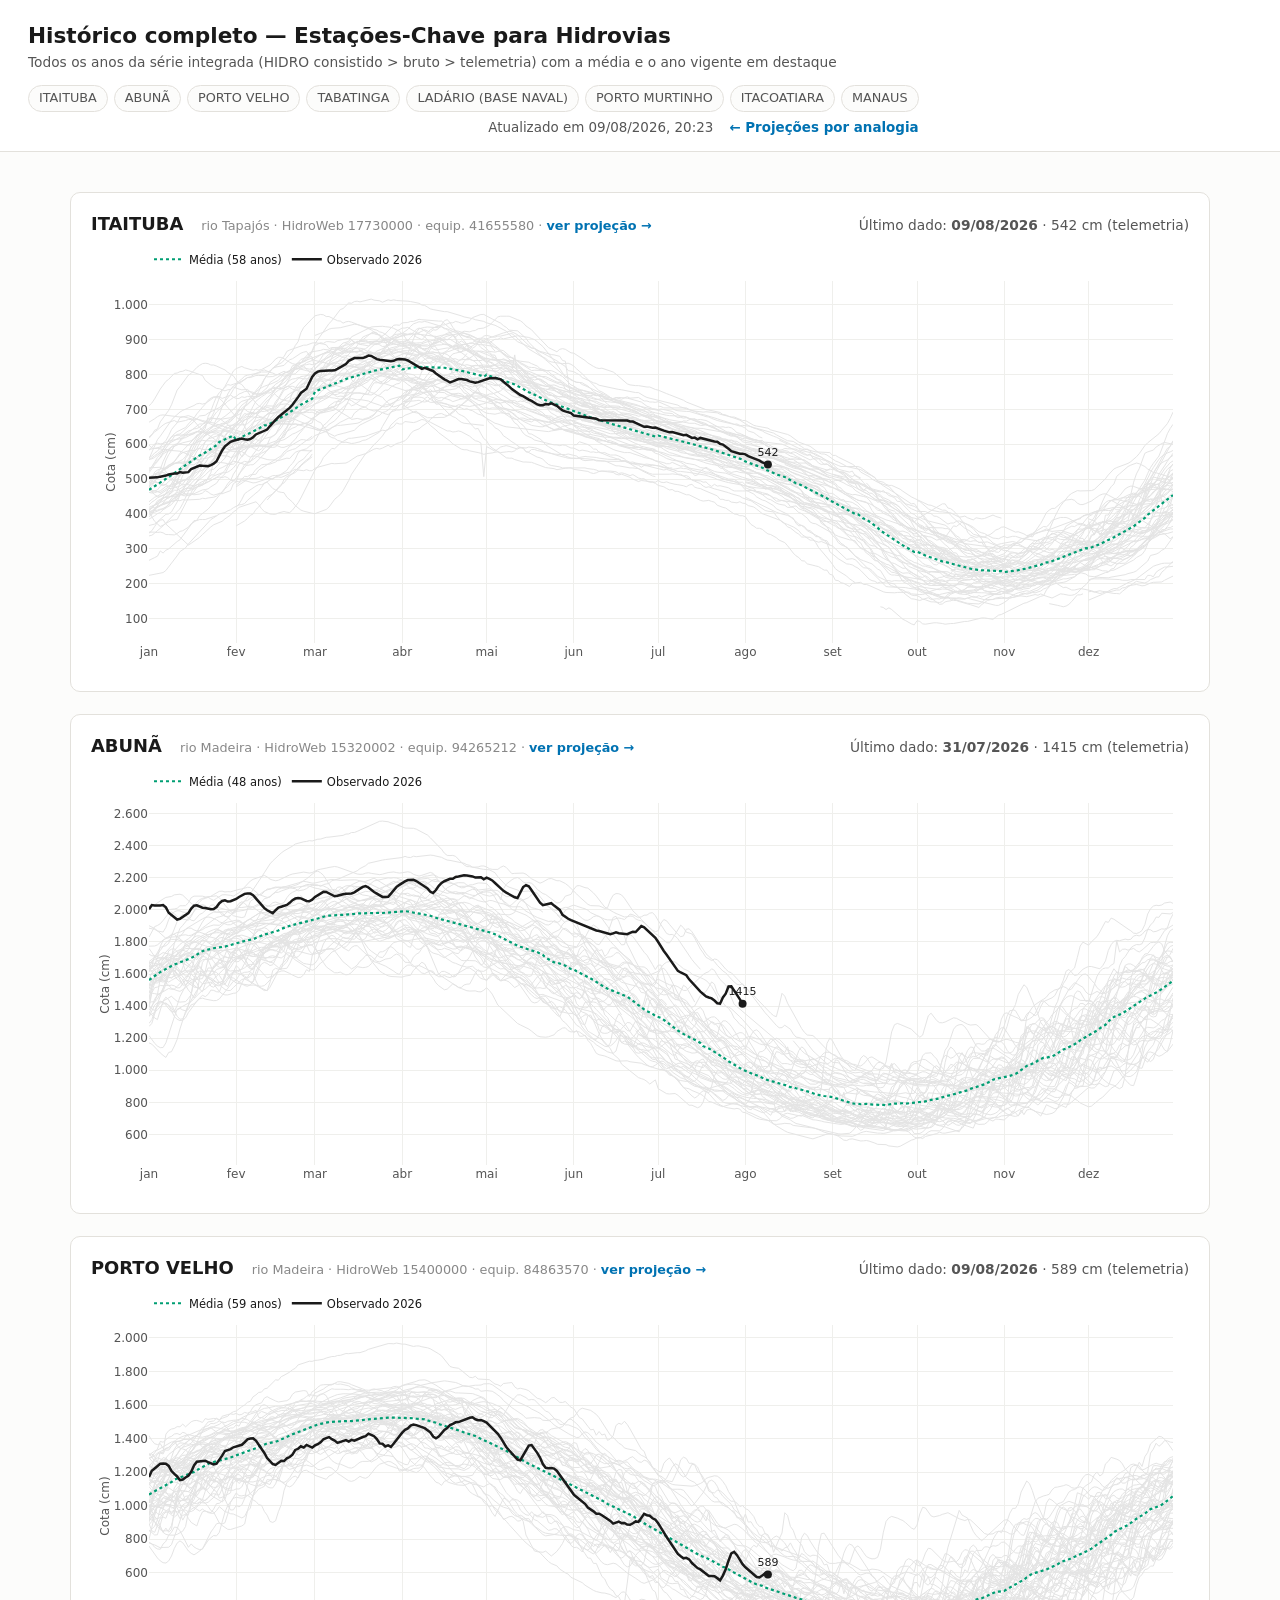
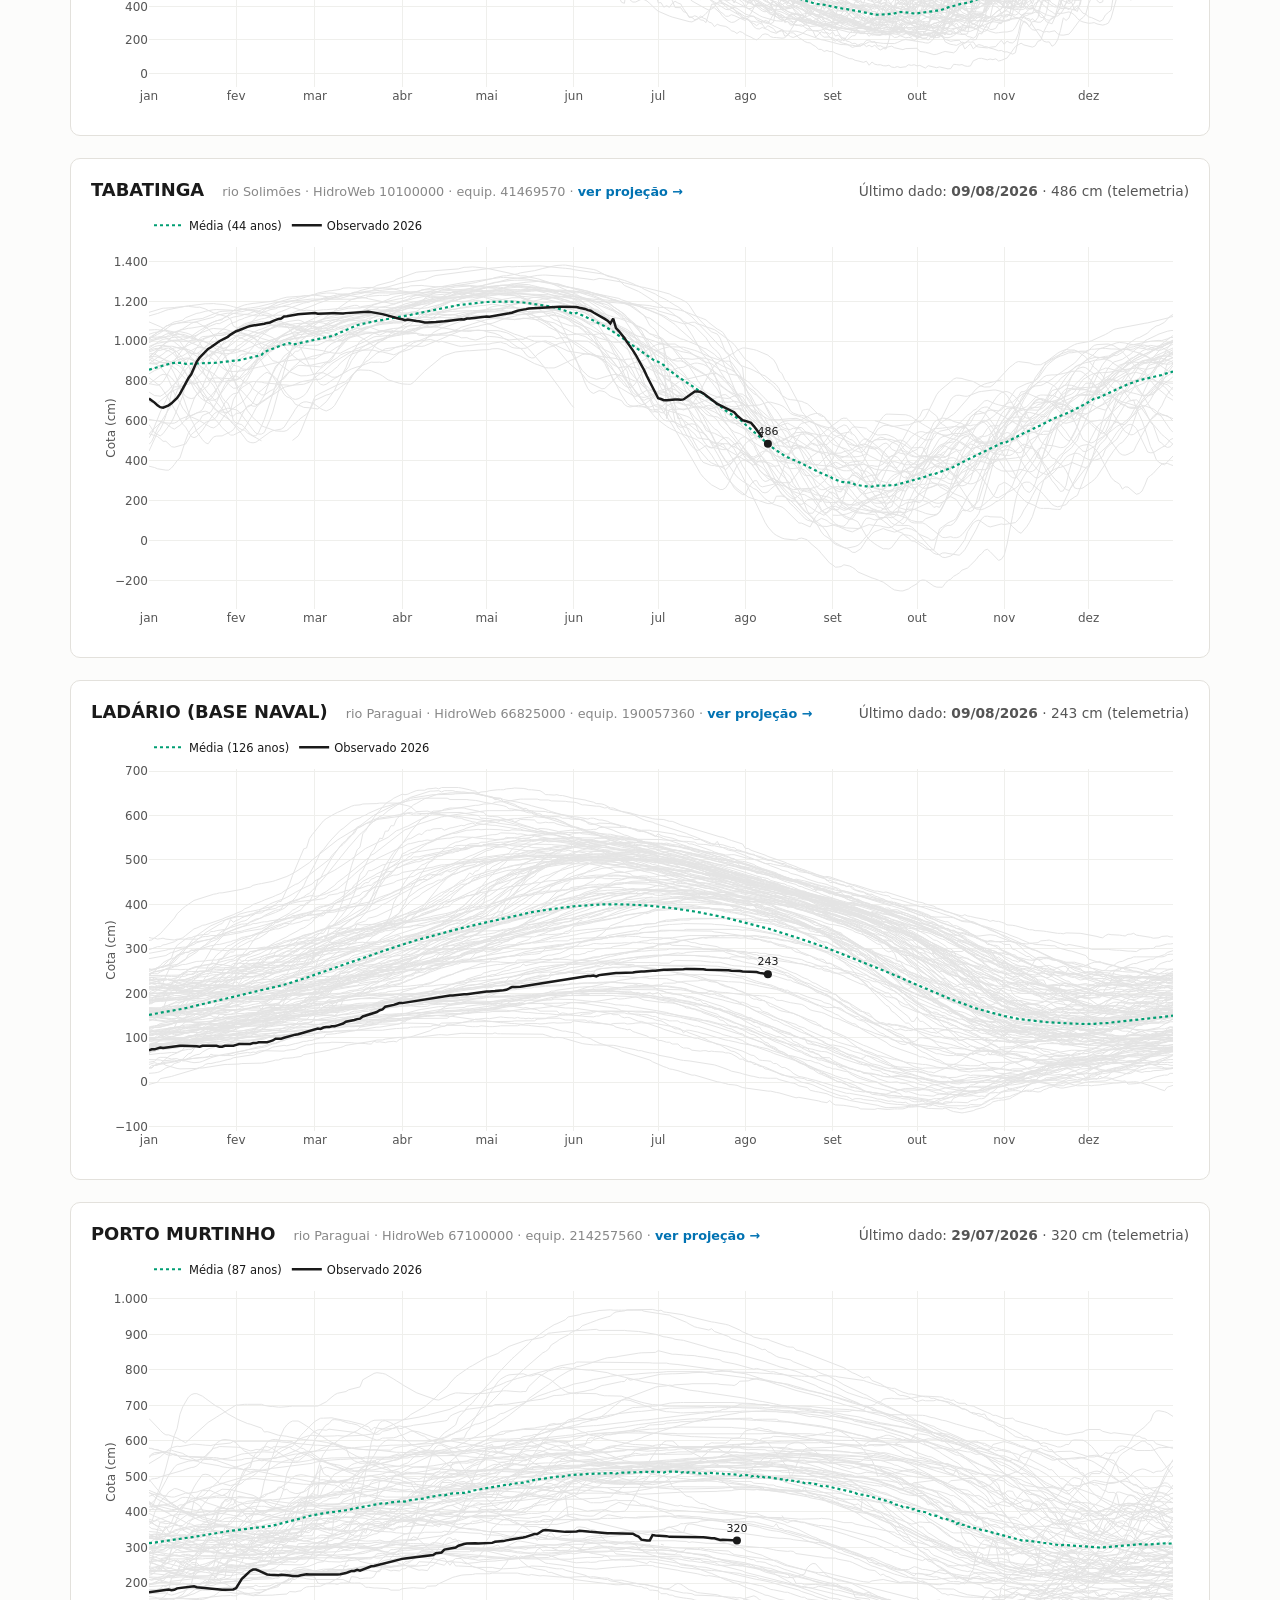
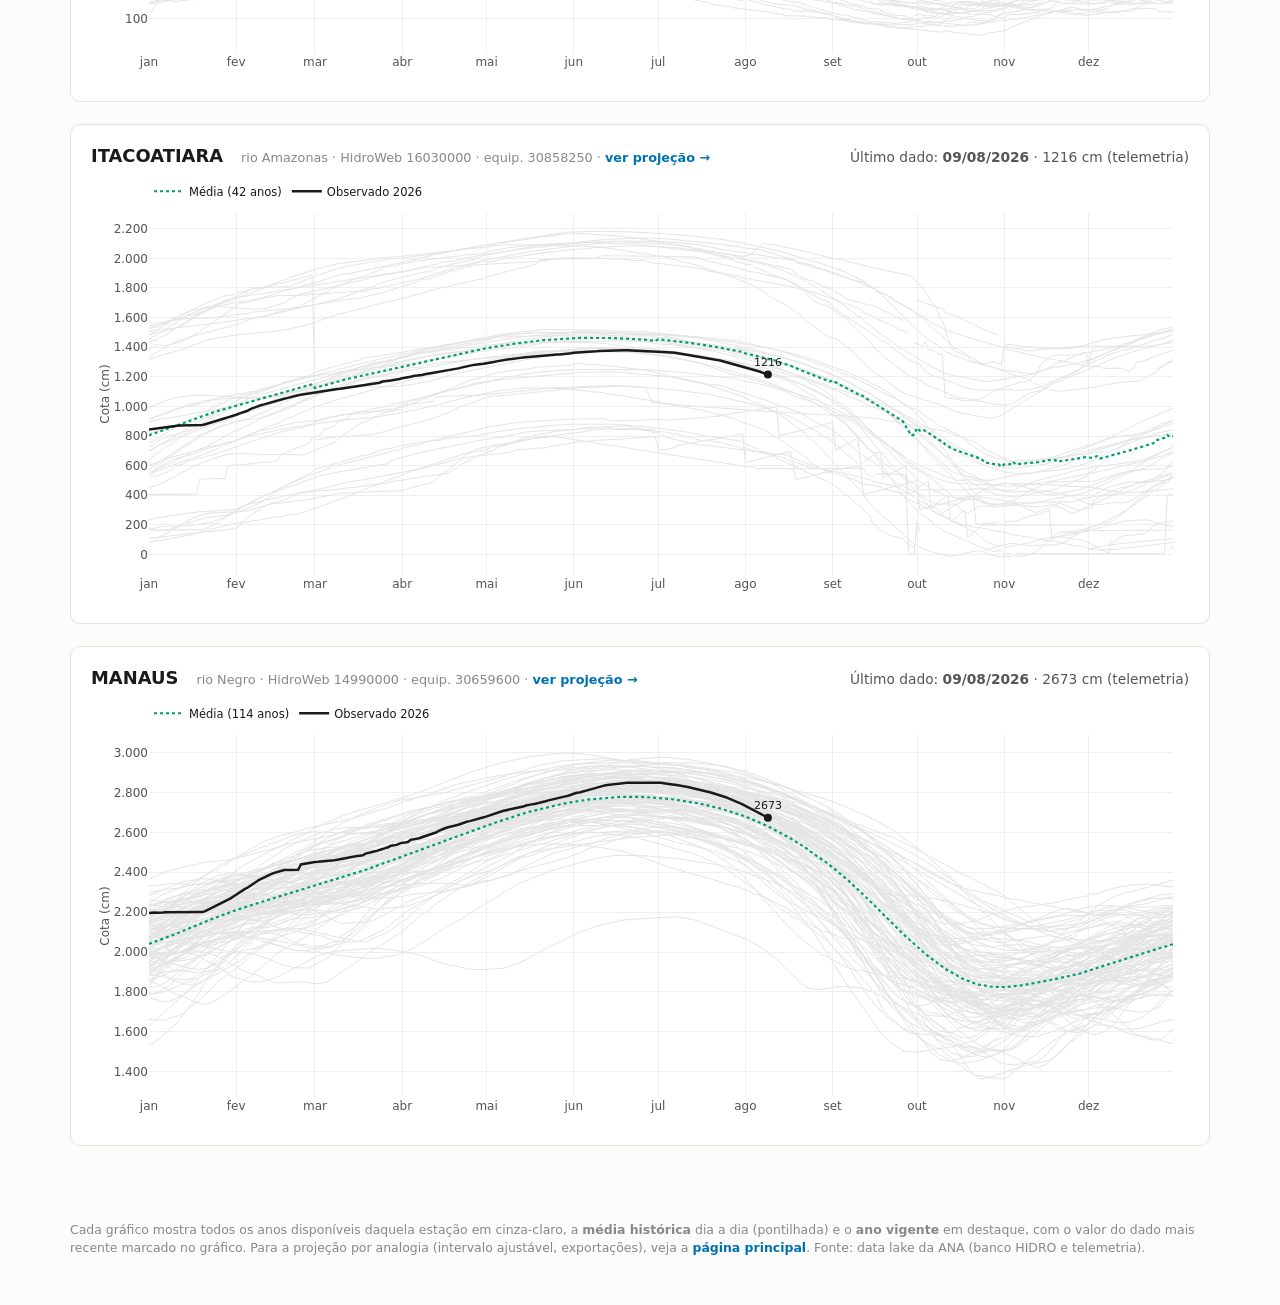
==== docs/historico.html @ 2837f23f "Página 'Histórico completo' + split de dados em histórico/atual - pipeline/exportar_json.py passa a " ====
<!DOCTYPE html>
<html lang="pt-BR">
<head>
  <meta charset="utf-8">
  <meta name="viewport" content="width=device-width, initial-scale=1">
  <title>Histórico completo — Estações-Chave para Hidrovias</title>
  <link rel="stylesheet" href="css/estilo.css">
  <script src="vendor/plotly.min.js"></script>
</head>
<body>
  <header class="topo">
    <div>
      <h1>Histórico completo — Estações-Chave para Hidrovias</h1>
      <p class="subtitulo">Todos os anos da série integrada (HIDRO consistido &gt; bruto &gt; telemetria)
        com a média e o ano vigente em destaque</p>
    </div>
    <div class="topo-acoes">
      <nav id="nav-estacoes" class="nav-estacoes"></nav>
      <div class="topo-meta">
        <span id="carimbo">Carregando…</span>
        <a href="index.html" class="link-secundario">← Projeções por analogia</a>
      </div>
    </div>
  </header>

  <main id="conteudo-historico"></main>

  <footer class="rodape">
    <p>Cada gráfico mostra todos os anos disponíveis daquela estação em cinza-claro, a
    <strong>média histórica</strong> dia a dia (pontilhada) e o <strong>ano vigente</strong> em
    destaque, com o valor do dado mais recente marcado no gráfico. Para a projeção por analogia
    (intervalo ajustável, exportações), veja a
    <a href="index.html" class="link-secundario">página principal</a>.
    Fonte: data lake da ANA (banco HIDRO e telemetria).</p>
  </footer>

  <script src="js/dados.js"></script>
  <script src="js/analogia.js"></script>
  <script src="js/pagina_historico.js"></script>
</body>
</html>
---- docs/css/estilo.css ----
:root {
  --tinta: #1a1a1a;
  --tinta-2: #555;
  --tinta-3: #888;
  --superficie: #fcfcfb;
  --cartao: #ffffff;
  --borda: #e3e1dc;
  --acento: #0072B2;
  --aviso-fundo: #fff7e6;
  --aviso-borda: #e6c46e;
}

* { box-sizing: border-box; }

body {
  margin: 0;
  font-family: "Segoe UI", system-ui, -apple-system, sans-serif;
  color: var(--tinta);
  background: var(--superficie);
  line-height: 1.45;
}

.topo {
  display: flex;
  flex-wrap: wrap;
  gap: 12px 24px;
  align-items: flex-end;
  justify-content: space-between;
  padding: 20px 28px 14px;
  border-bottom: 1px solid var(--borda);
  background: var(--cartao);
}
.topo h1 { margin: 0; font-size: 1.35rem; }
.subtitulo { margin: 2px 0 0; color: var(--tinta-2); font-size: 0.86rem; }
.topo-acoes { display: flex; flex-direction: column; gap: 6px; align-items: flex-end; }
.topo-meta { display: flex; gap: 16px; align-items: center; font-size: 0.84rem; color: var(--tinta-2); }
.topo-meta button {
  font: inherit;
  font-weight: 600;
  color: var(--acento);
  background: var(--cartao);
  border: 1px solid var(--acento);
  border-radius: 6px;
  padding: 4px 12px;
  cursor: pointer;
}
.topo-meta button:hover:enabled { background: var(--acento); color: #fff; }
.topo-meta button:disabled { opacity: 0.6; cursor: wait; }
.link-secundario { font-weight: 600; color: var(--acento); text-decoration: none; }
.link-secundario:hover { text-decoration: underline; }

.nav-estacoes { display: flex; flex-wrap: wrap; gap: 6px; }
.nav-estacoes a {
  font-size: 0.8rem;
  color: var(--tinta-2);
  text-decoration: none;
  padding: 3px 10px;
  border: 1px solid var(--borda);
  border-radius: 999px;
  background: var(--superficie);
}
.nav-estacoes a:hover { color: var(--acento); border-color: var(--acento); }

main { max-width: 1180px; margin: 0 auto; padding: 18px 20px 40px; }

.estacao {
  background: var(--cartao);
  border: 1px solid var(--borda);
  border-radius: 10px;
  margin: 22px 0;
  padding: 18px 20px 14px;
  scroll-margin-top: 16px;
}
.estacao-cabecalho { display: flex; flex-wrap: wrap; gap: 6px 18px; align-items: baseline; }
.estacao-cabecalho h2 { margin: 0; font-size: 1.12rem; }
.estacao-codigos { color: var(--tinta-3); font-size: 0.8rem; }
.estacao-ultimo { color: var(--tinta-2); font-size: 0.86rem; margin-left: auto; }

.controles {
  display: flex;
  flex-wrap: wrap;
  gap: 10px 22px;
  align-items: center;
  margin: 12px 0 4px;
  font-size: 0.86rem;
  color: var(--tinta-2);
}
.controles label { display: flex; align-items: center; gap: 6px; }
.controles input[type="range"] { width: 170px; accent-color: var(--acento); }
.controles input[type="number"] {
  width: 64px;
  padding: 2px 6px;
  border: 1px solid var(--borda);
  border-radius: 6px;
  font: inherit;
  color: var(--tinta);
}
.controles .modo { display: flex; gap: 2px; }
.controles .modo button {
  font: inherit;
  font-size: 0.8rem;
  padding: 3px 10px;
  border: 1px solid var(--borda);
  background: var(--superficie);
  color: var(--tinta-2);
  cursor: pointer;
}
.controles .modo button:first-child { border-radius: 6px 0 0 6px; }
.controles .modo button:last-child { border-radius: 0 6px 6px 0; }
.controles .modo button.ativo {
  background: var(--acento);
  border-color: var(--acento);
  color: #fff;
}
.contagem { font-weight: 600; color: var(--tinta); }
.acoes { margin-left: auto; display: flex; gap: 6px; }
.botao-csv {
  display: inline-block;
  text-decoration: none;
  font: inherit;
  font-size: 0.84rem;
  padding: 5px 14px;
  border: 1px solid var(--acento);
  border-radius: 6px;
  background: var(--cartao);
  color: var(--acento);
  cursor: pointer;
}
.botao-csv:hover { background: var(--acento); color: #fff; }
.botao-sec { border-color: var(--borda); color: var(--tinta-2); }
.botao-sec:hover { background: var(--superficie); color: var(--tinta); }

.aviso {
  margin: 8px 0 0;
  padding: 7px 12px;
  font-size: 0.85rem;
  background: var(--aviso-fundo);
  border: 1px solid var(--aviso-borda);
  border-radius: 6px;
}
.aviso:empty { display: none; }

.grafico { width: 100%; height: 440px; }

.estacao-rodape { color: var(--tinta-3); font-size: 0.78rem; margin: 6px 2px 0; }

.rodape {
  max-width: 1180px;
  margin: 0 auto;
  padding: 0 20px 36px;
  color: var(--tinta-3);
  font-size: 0.78rem;
}

.erro { color: #b3261e; padding: 20px; }

/* diálogo de ajuda (Como funciona?) */
#ajuda {
  width: min(720px, 92vw);
  max-height: 86vh;
  border: 1px solid var(--borda);
  border-radius: 12px;
  padding: 0;
  color: var(--tinta);
  box-shadow: 0 12px 40px rgba(0, 0, 0, 0.18);
}
#ajuda::backdrop { background: rgba(20, 20, 20, 0.45); }
.ajuda-cabecalho {
  display: flex;
  align-items: center;
  justify-content: space-between;
  padding: 14px 22px;
  border-bottom: 1px solid var(--borda);
  background: var(--superficie);
  position: sticky;
  top: 0;
}
.ajuda-cabecalho h2 { margin: 0; font-size: 1.08rem; }
.ajuda-cabecalho button {
  font-size: 1rem;
  border: none;
  background: none;
  color: var(--tinta-2);
  cursor: pointer;
  padding: 4px 8px;
}
.ajuda-cabecalho button:hover { color: var(--tinta); }
.ajuda-corpo { padding: 6px 24px 20px; font-size: 0.92rem; line-height: 1.55; }
.ajuda-corpo h3 { font-size: 0.98rem; margin: 18px 0 6px; }
.ajuda-corpo ol, .ajuda-corpo ul { padding-left: 22px; margin: 6px 0; }
.ajuda-corpo li { margin-bottom: 8px; }
.cor-maior { color: #D55E00; }
.cor-menor { color: #0072B2; }
.cor-media { color: #009E73; }
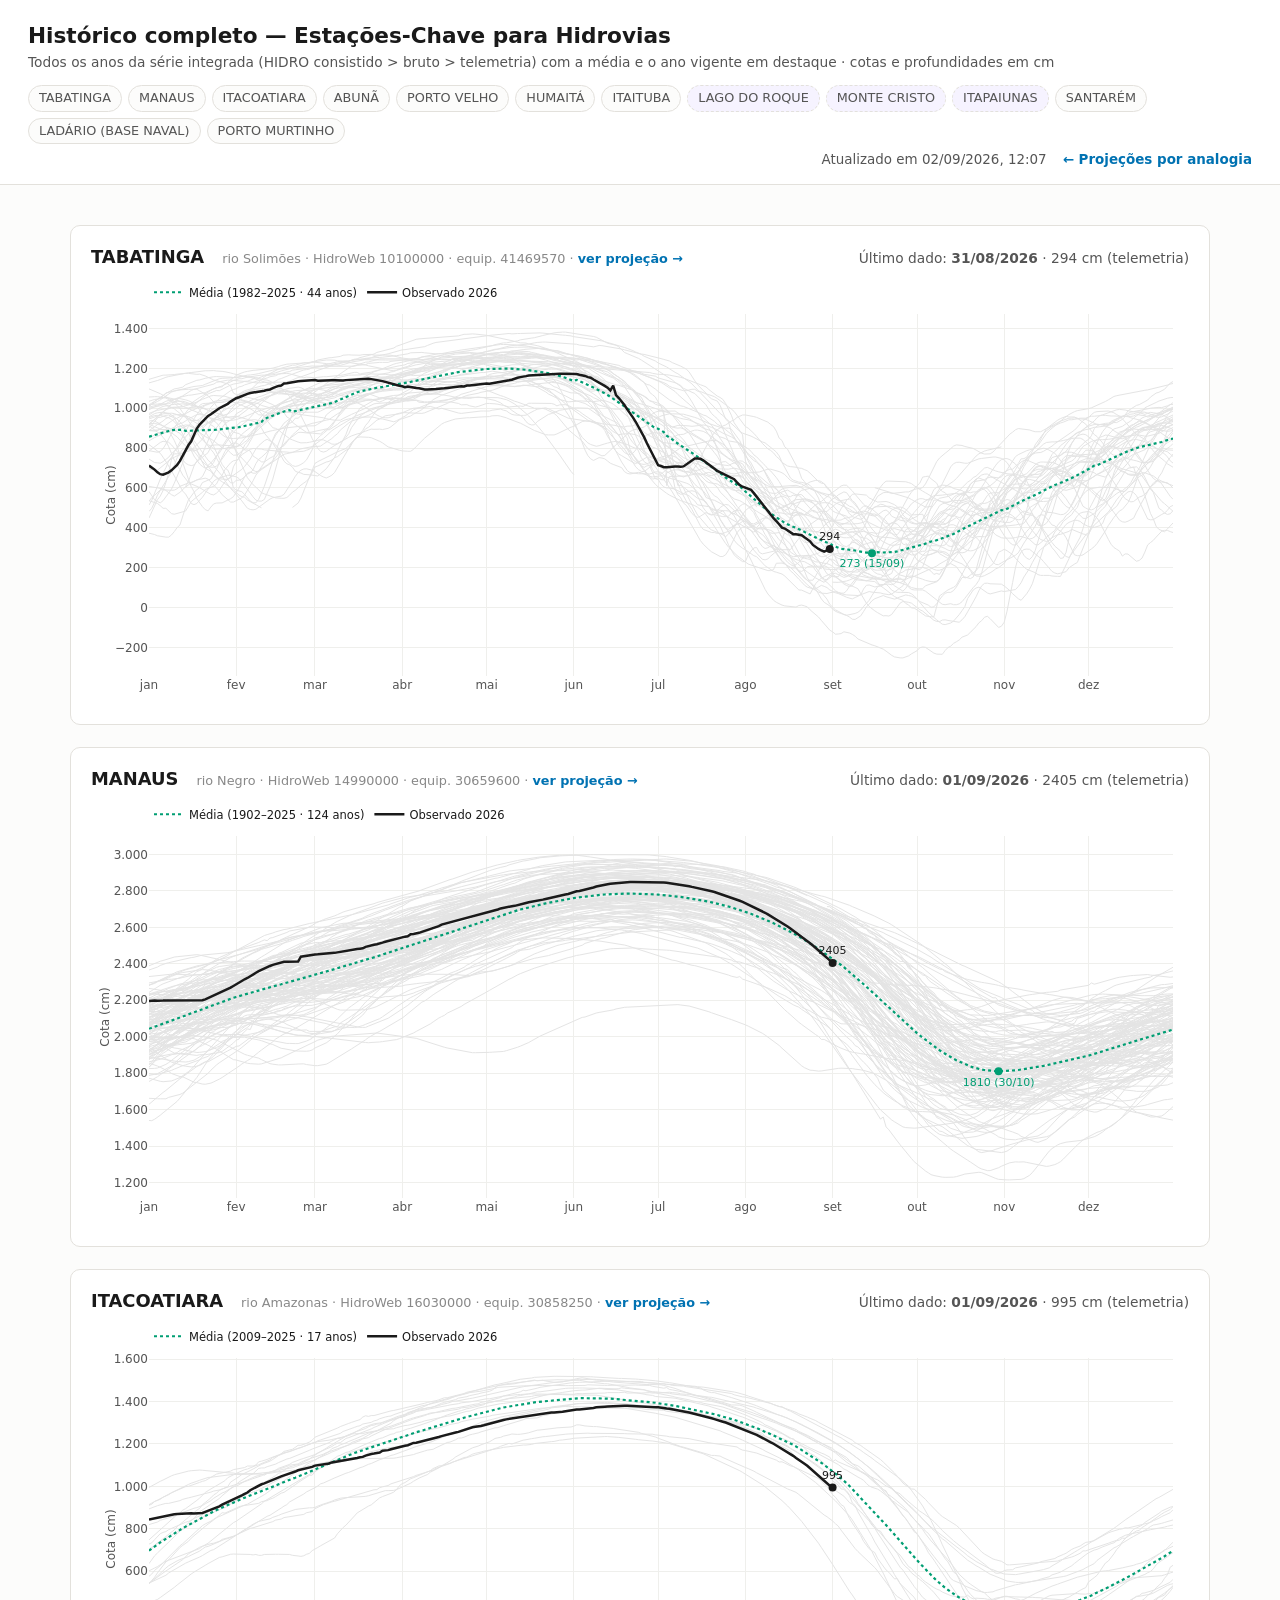
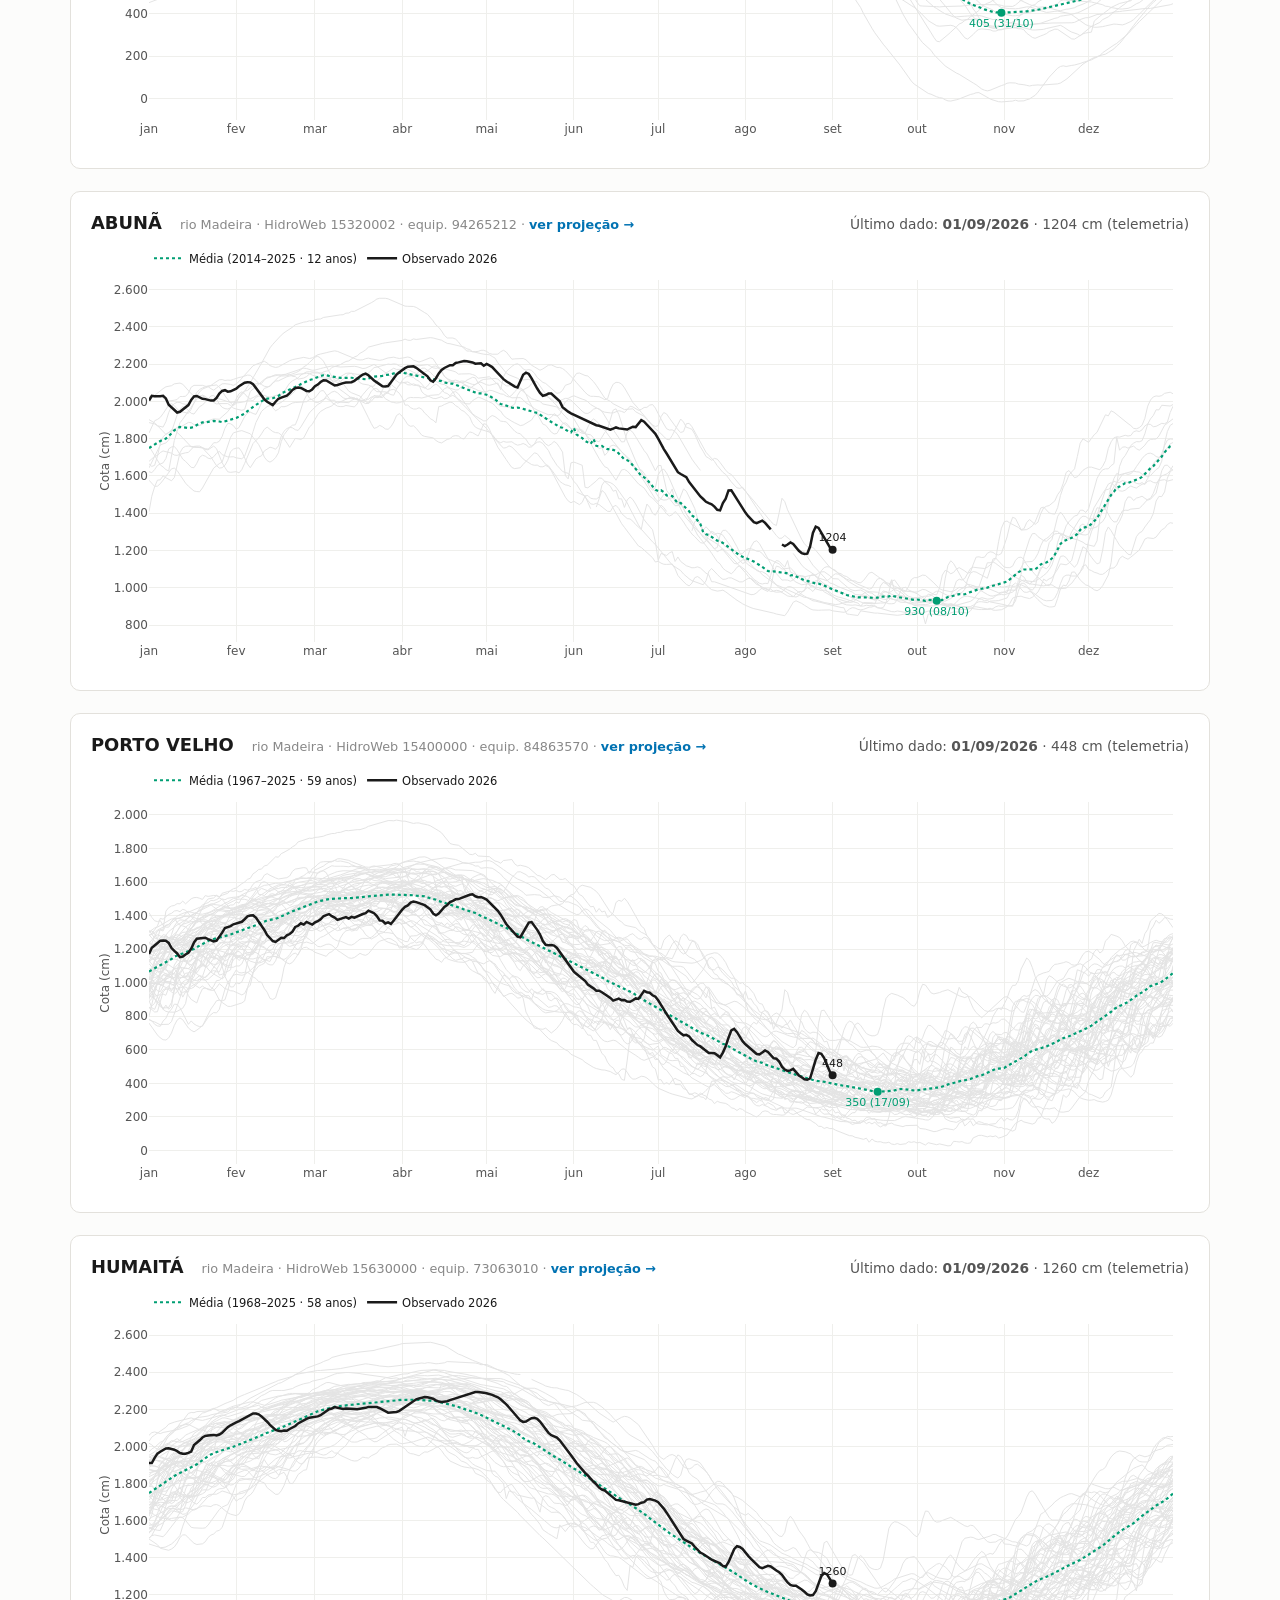
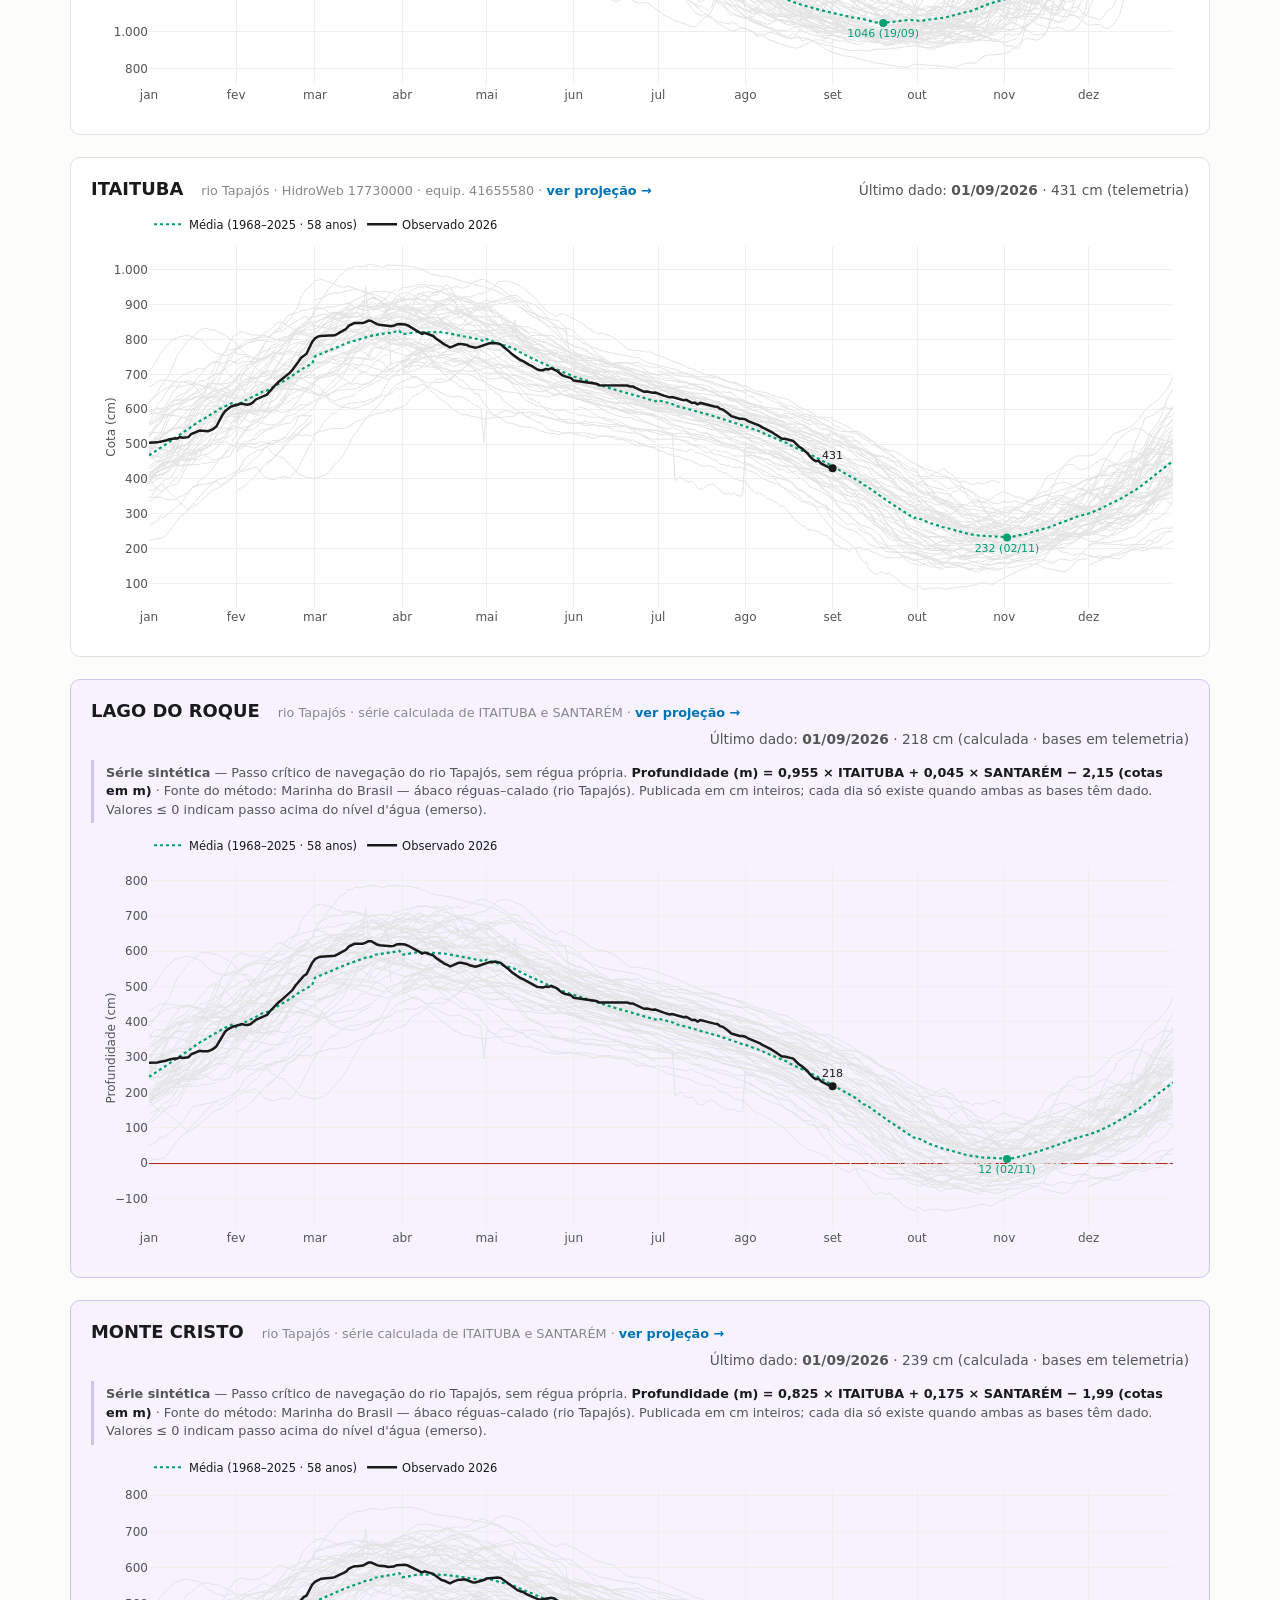
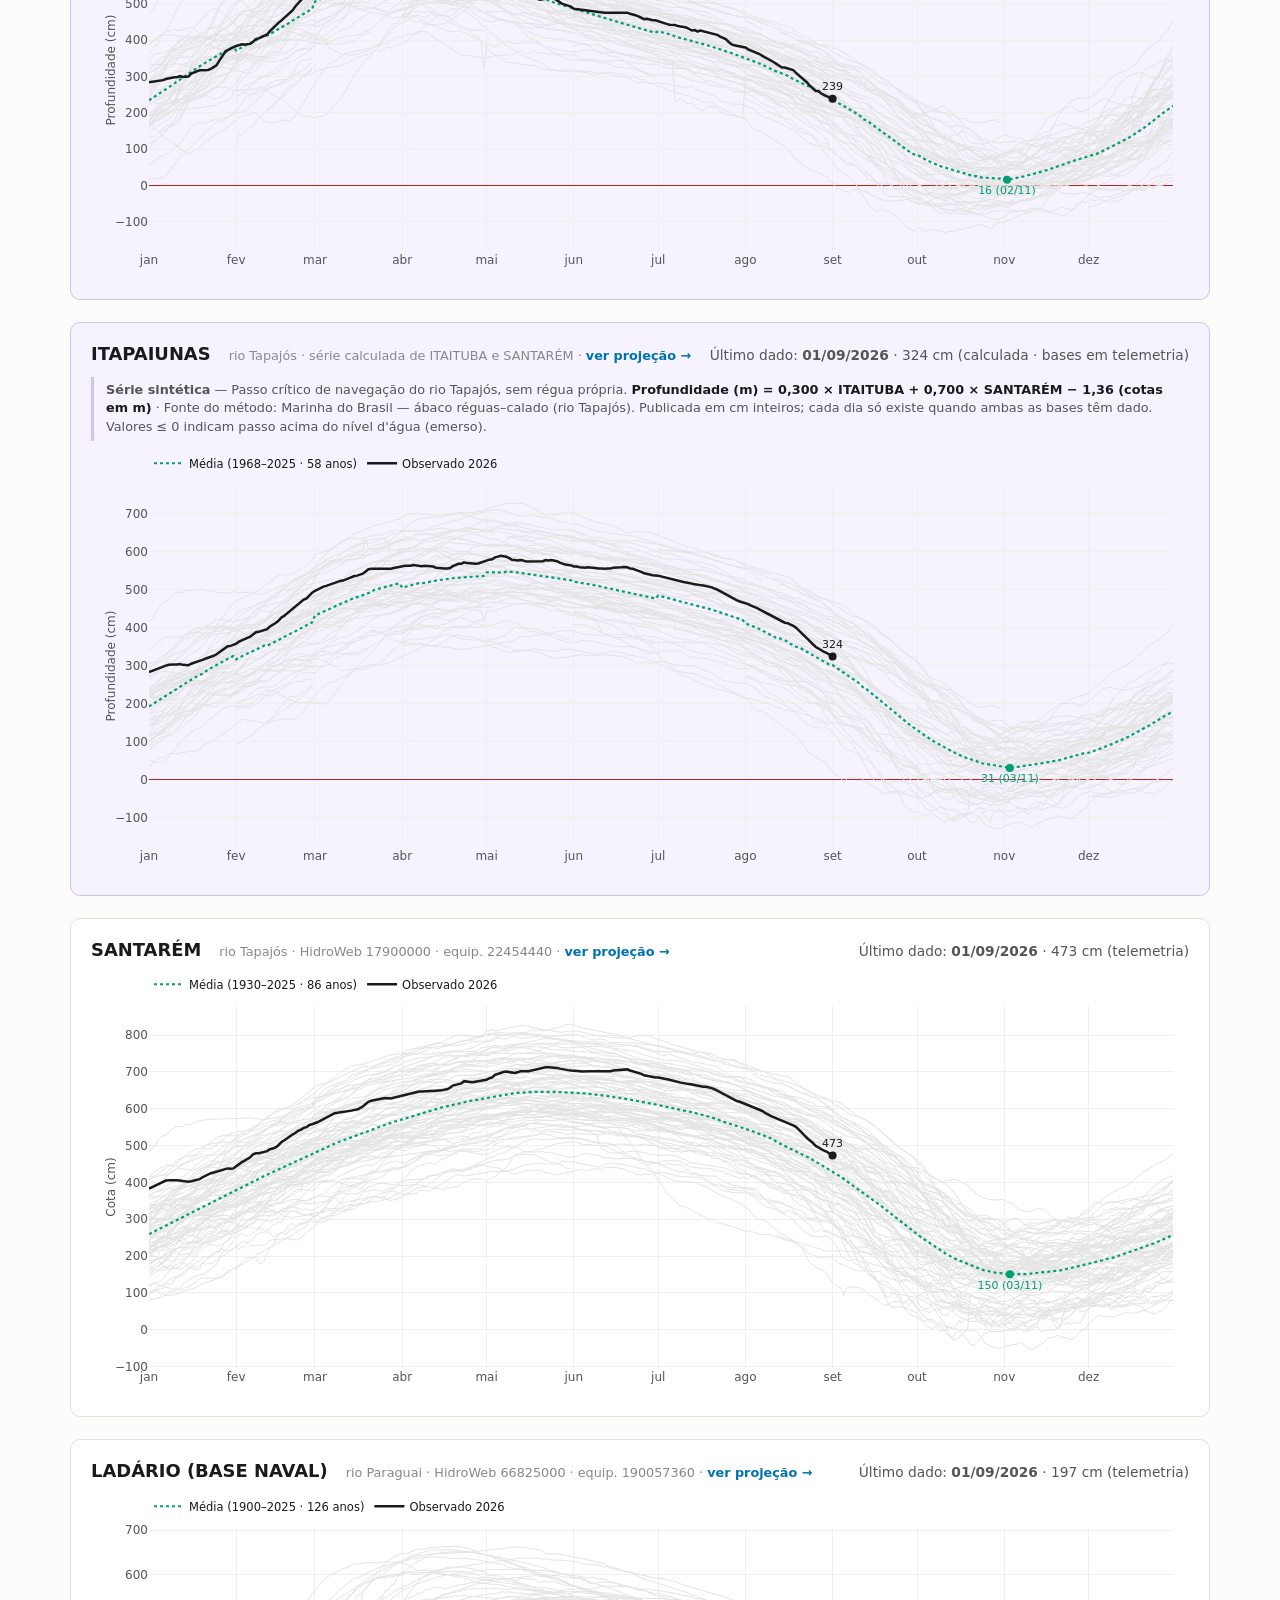
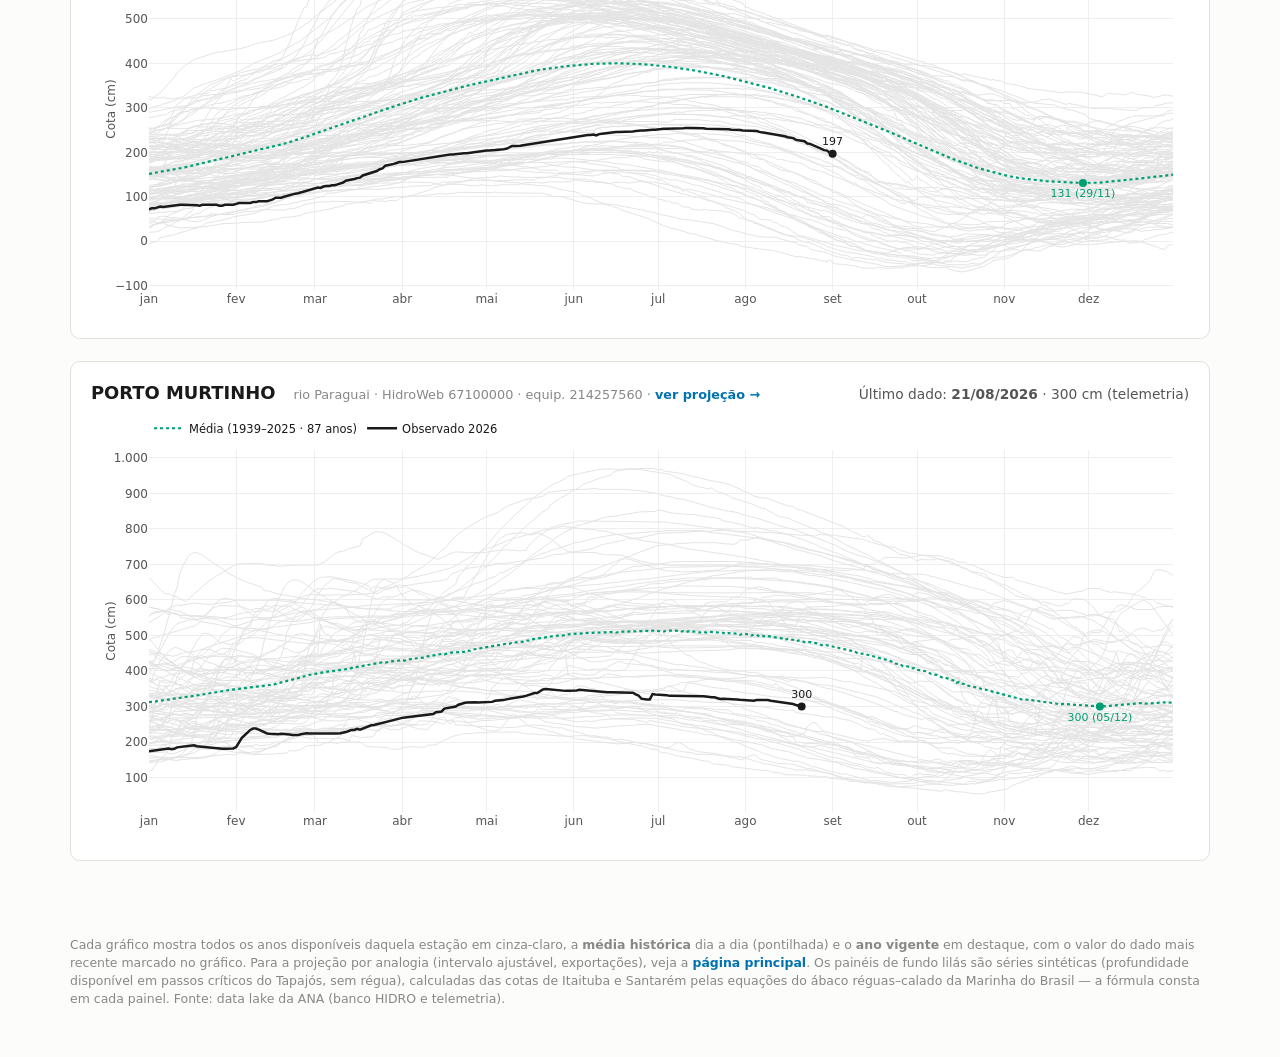
==== commit f32a9617: "séries sintéticas: passos críticos do Tapajós (Lago do Roque, Monte Cristo, Itapaiunas) Profundidade" ====
--- a/docs/historico.html
+++ b/docs/historico.html
@@ -12,7 +12,7 @@
     <div>
       <h1>Histórico completo — Estações-Chave para Hidrovias</h1>
       <p class="subtitulo">Todos os anos da série integrada (HIDRO consistido &gt; bruto &gt; telemetria)
-        com a média e o ano vigente em destaque</p>
+        com a média e o ano vigente em destaque · cotas e profundidades em cm</p>
     </div>
     <div class="topo-acoes">
       <nav id="nav-estacoes" class="nav-estacoes"></nav>
@@ -31,6 +31,9 @@
     destaque, com o valor do dado mais recente marcado no gráfico. Para a projeção por analogia
     (intervalo ajustável, exportações), veja a
     <a href="index.html" class="link-secundario">página principal</a>.
+    Os painéis de fundo lilás são séries sintéticas (profundidade disponível em passos críticos
+    do Tapajós, sem régua), calculadas das cotas de Itaituba e Santarém pelas equações do ábaco
+    réguas–calado da Marinha do Brasil — a fórmula consta em cada painel.
     Fonte: data lake da ANA (banco HIDRO e telemetria).</p>
   </footer>
 
--- a/docs/css/estilo.css
+++ b/docs/css/estilo.css
@@ -8,6 +8,11 @@
   --acento: #0072B2;
   --aviso-fundo: #fff7e6;
   --aviso-borda: #e6c46e;
+  --ponto-controle-1: #C0392B;
+  --ponto-controle-2: #E0A526;
+  /* séries sintéticas (calculadas de outras estações): painel diferenciado */
+  --sintetica-fundo: #f6f3ff;
+  --sintetica-borda: #cfc4ec;
 }
 
 * { box-sizing: border-box; }
@@ -60,6 +65,7 @@
   background: var(--superficie);
 }
 .nav-estacoes a:hover { color: var(--acento); border-color: var(--acento); }
+.nav-estacoes a.sintetica { border-style: dashed; background: var(--sintetica-fundo); }
 
 main { max-width: 1180px; margin: 0 auto; padding: 18px 20px 40px; }
 
@@ -71,6 +77,15 @@
   padding: 18px 20px 14px;
   scroll-margin-top: 16px;
 }
+.estacao.sintetica { background: var(--sintetica-fundo); border-color: var(--sintetica-borda); }
+.estacao-metodologia {
+  margin: 10px 0 0;
+  padding: 4px 12px;
+  font-size: 0.8rem;
+  color: var(--tinta-2);
+  border-left: 3px solid var(--sintetica-borda);
+}
+.estacao-metodologia code { font: inherit; font-weight: 600; color: var(--tinta); }
 .estacao-cabecalho { display: flex; flex-wrap: wrap; gap: 6px 18px; align-items: baseline; }
 .estacao-cabecalho h2 { margin: 0; font-size: 1.12rem; }
 .estacao-codigos { color: var(--tinta-3); font-size: 0.8rem; }
@@ -113,6 +128,36 @@
   color: #fff;
 }
 .contagem { font-weight: 600; color: var(--tinta); }
+
+.controles-referencia {
+  display: flex;
+  flex-wrap: wrap;
+  gap: 8px 22px;
+  align-items: center;
+  margin: 0 0 4px;
+  font-size: 0.86rem;
+  color: var(--tinta-2);
+}
+.controles-referencia label { display: flex; align-items: center; gap: 6px; }
+.controles-referencia input[type="number"] {
+  width: 74px;
+  padding: 2px 6px;
+  border: 1px solid var(--borda);
+  border-radius: 6px;
+  font: inherit;
+  color: var(--tinta);
+}
+.controles-referencia input.ctl-pc1 { border-color: var(--ponto-controle-1); color: var(--ponto-controle-1); }
+.controles-referencia input.ctl-pc2 { border-color: var(--ponto-controle-2); color: var(--ponto-controle-2); }
+.controles-referencia input.ctl-pc1::placeholder,
+.controles-referencia input.ctl-pc2::placeholder { color: var(--tinta-3); }
+.controles-referencia .pc-datas {
+  margin-left: -12px;
+  font-size: 0.8rem;
+  color: var(--tinta-3);
+  cursor: pointer;
+}
+.controles-referencia .pc-datas input { accent-color: var(--acento); cursor: pointer; }
 .acoes { margin-left: auto; display: flex; gap: 6px; }
 .botao-csv {
   display: inline-block;
@@ -143,6 +188,9 @@
 .grafico { width: 100%; height: 440px; }
 
 .estacao-rodape { color: var(--tinta-3); font-size: 0.78rem; margin: 6px 2px 0; }
+
+.cruzamentos-pc { color: var(--tinta-3); font-size: 0.78rem; margin: 2px 2px 0; }
+.cruzamentos-pc:empty { display: none; }
 
 .rodape {
   max-width: 1180px;
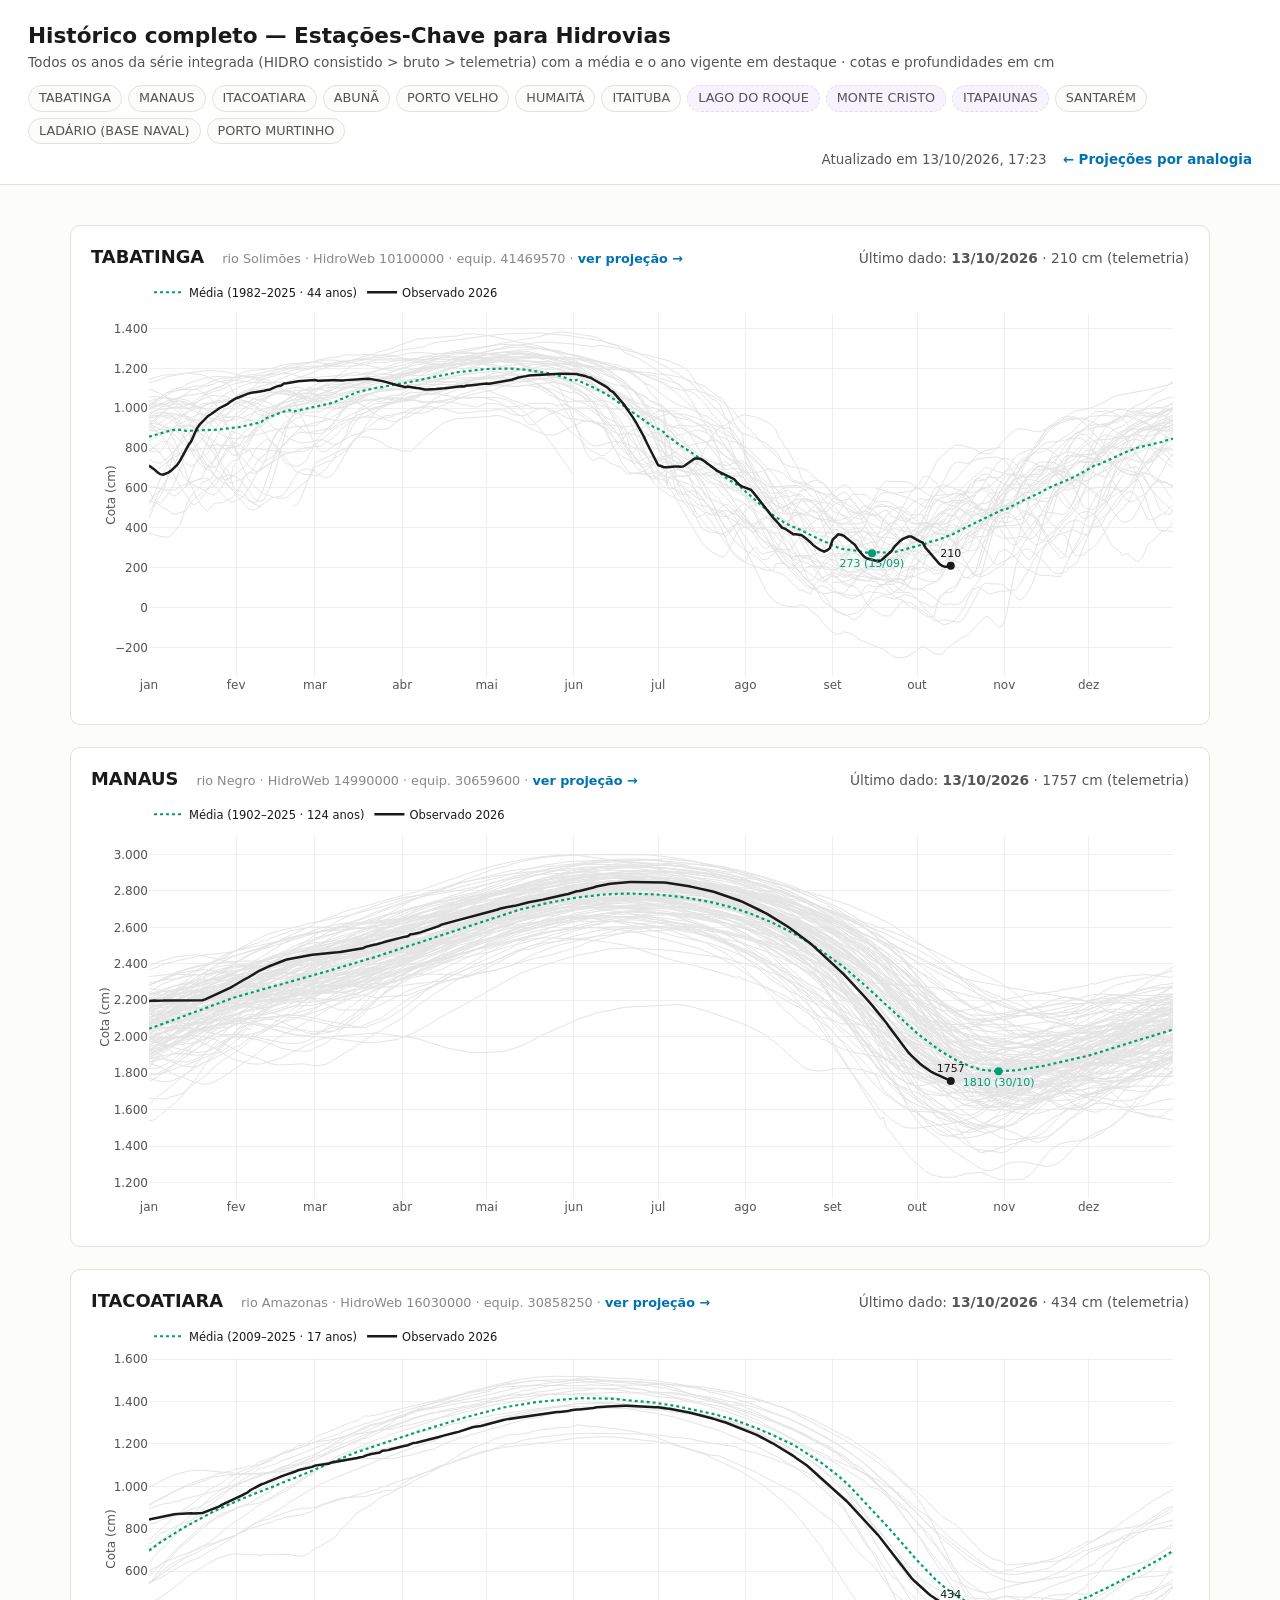
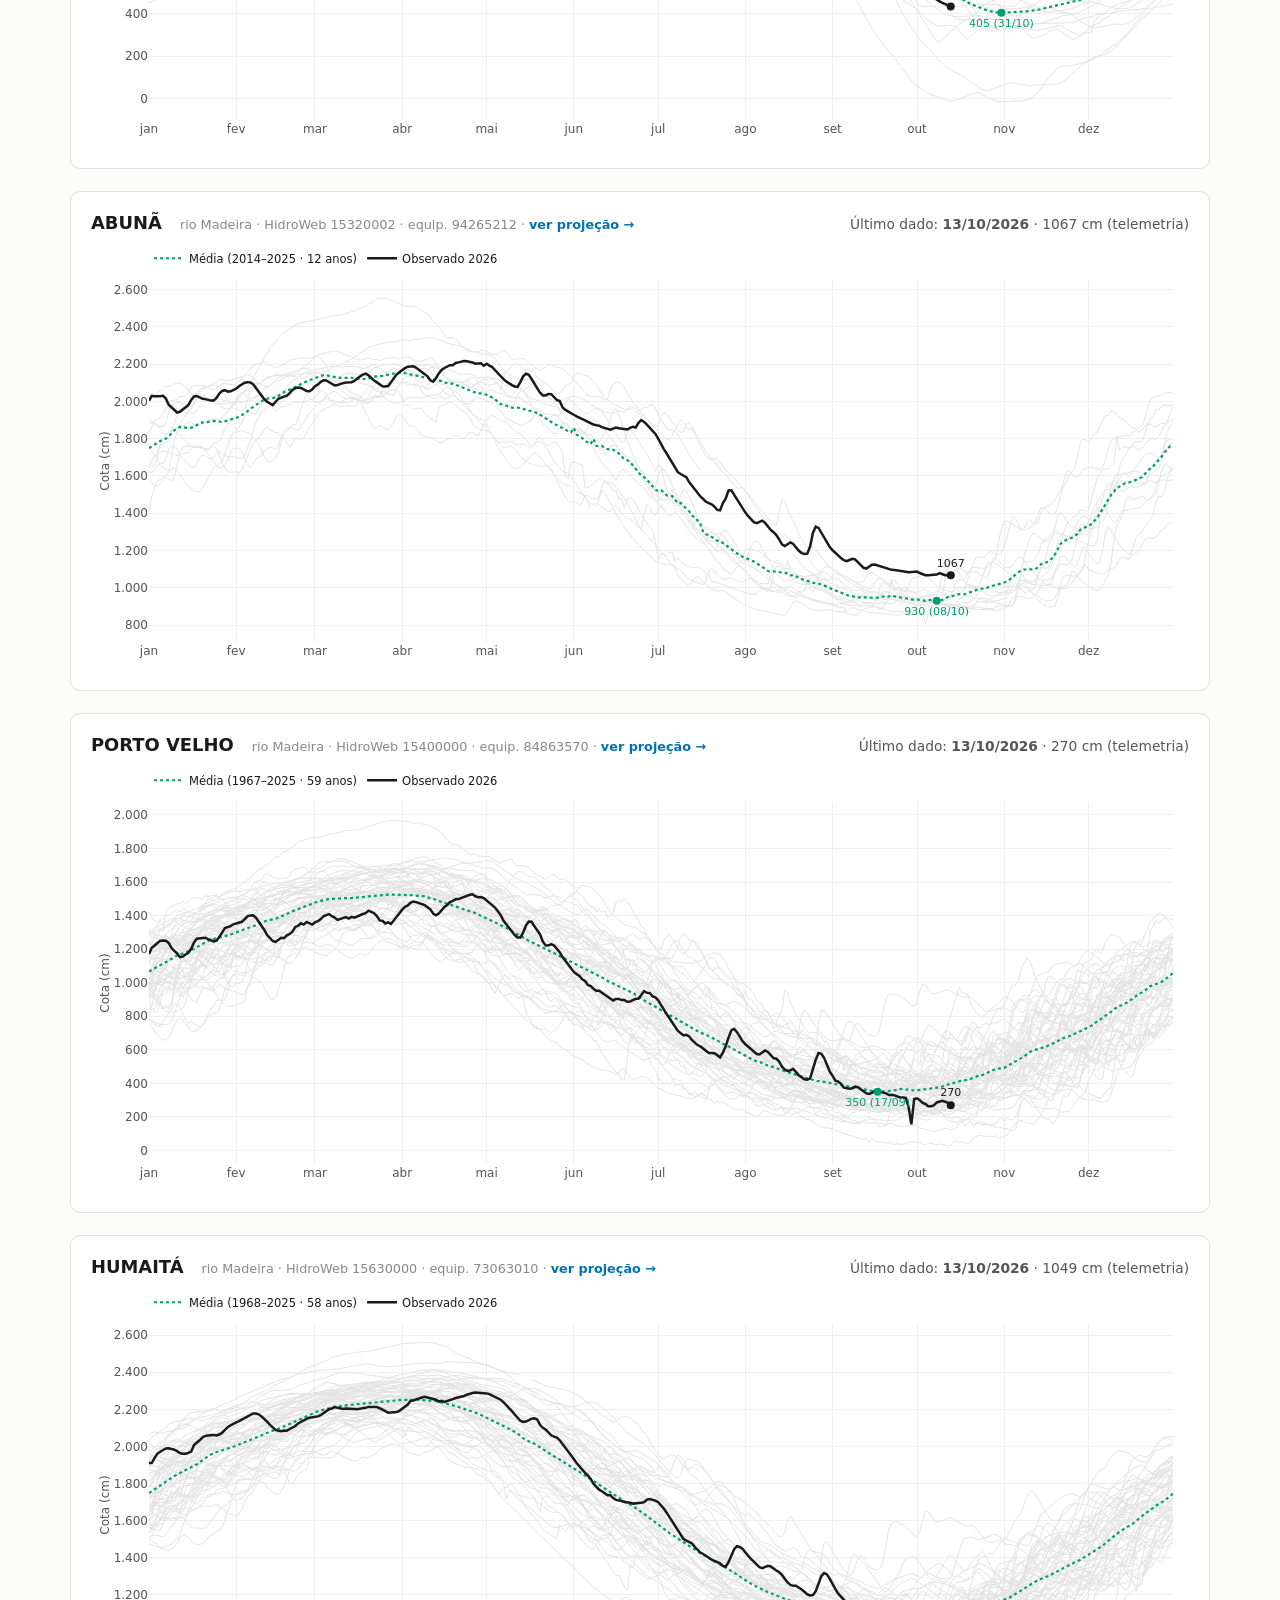
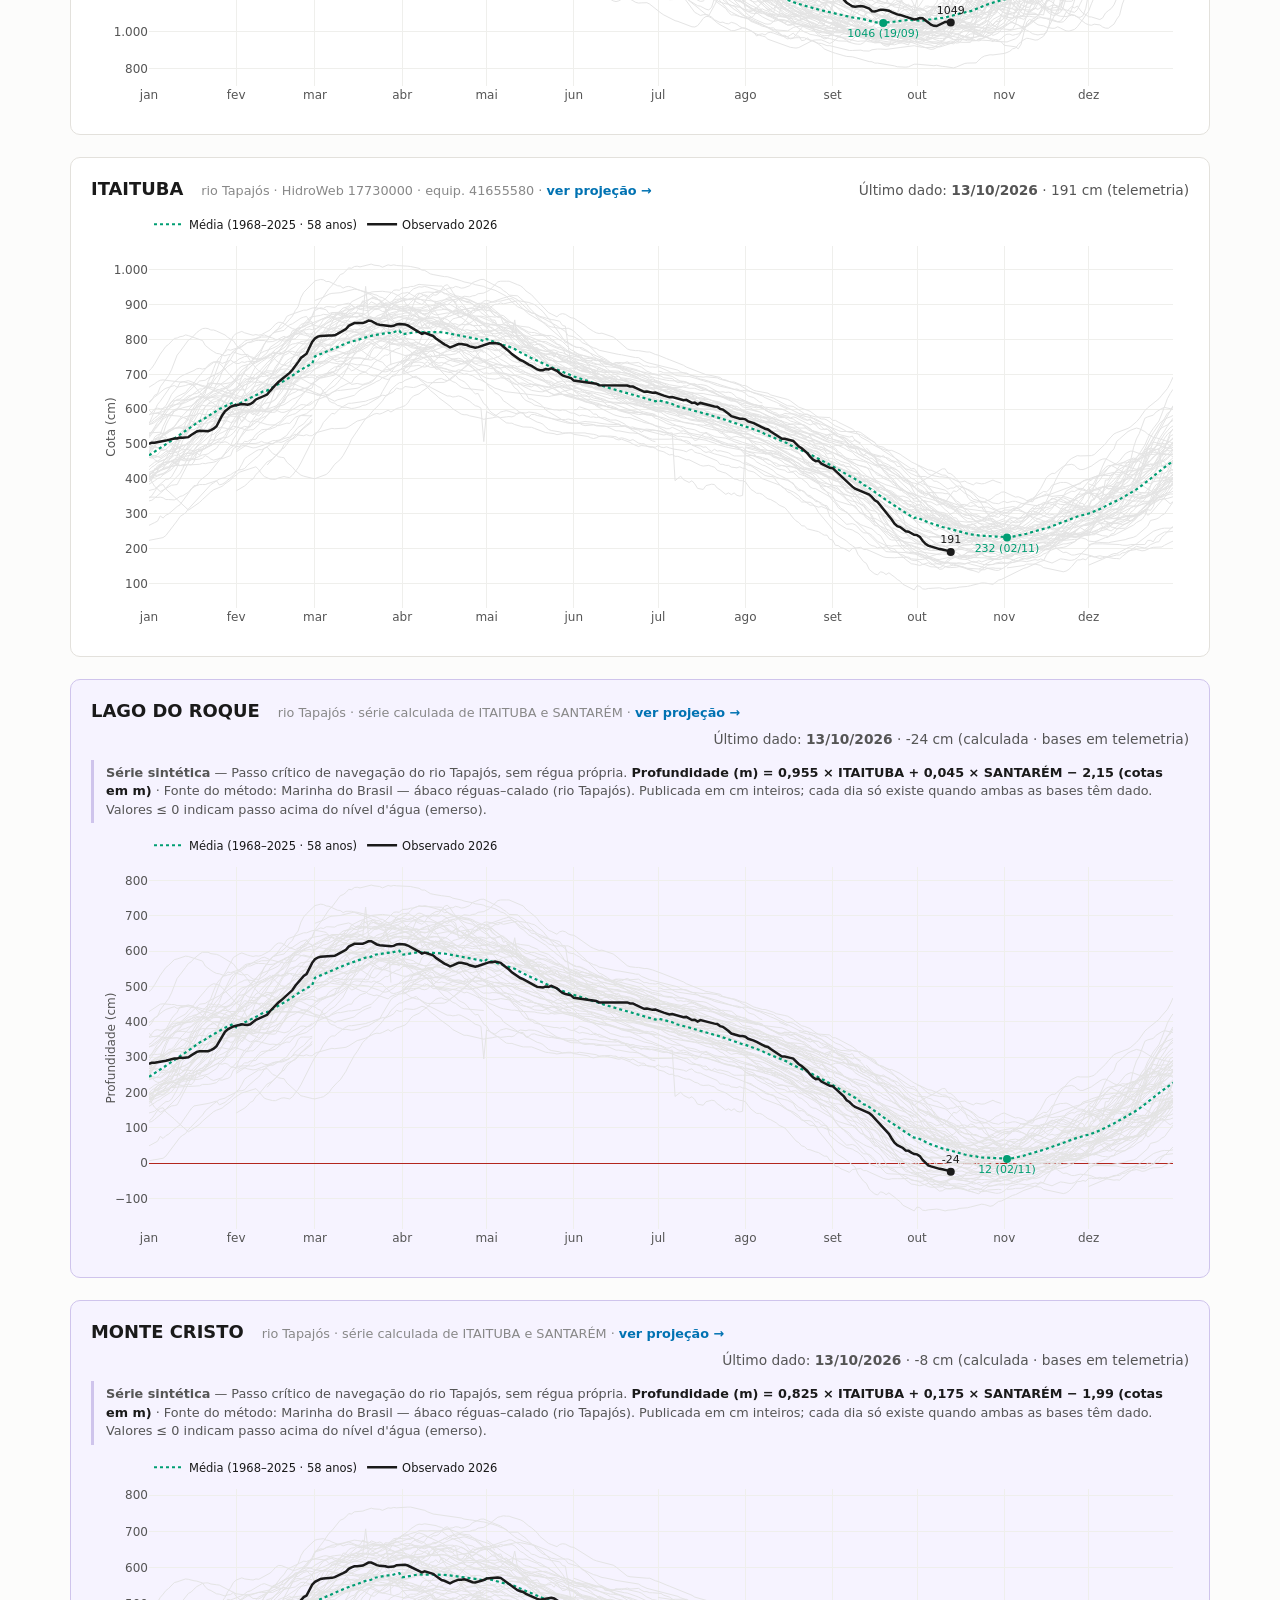
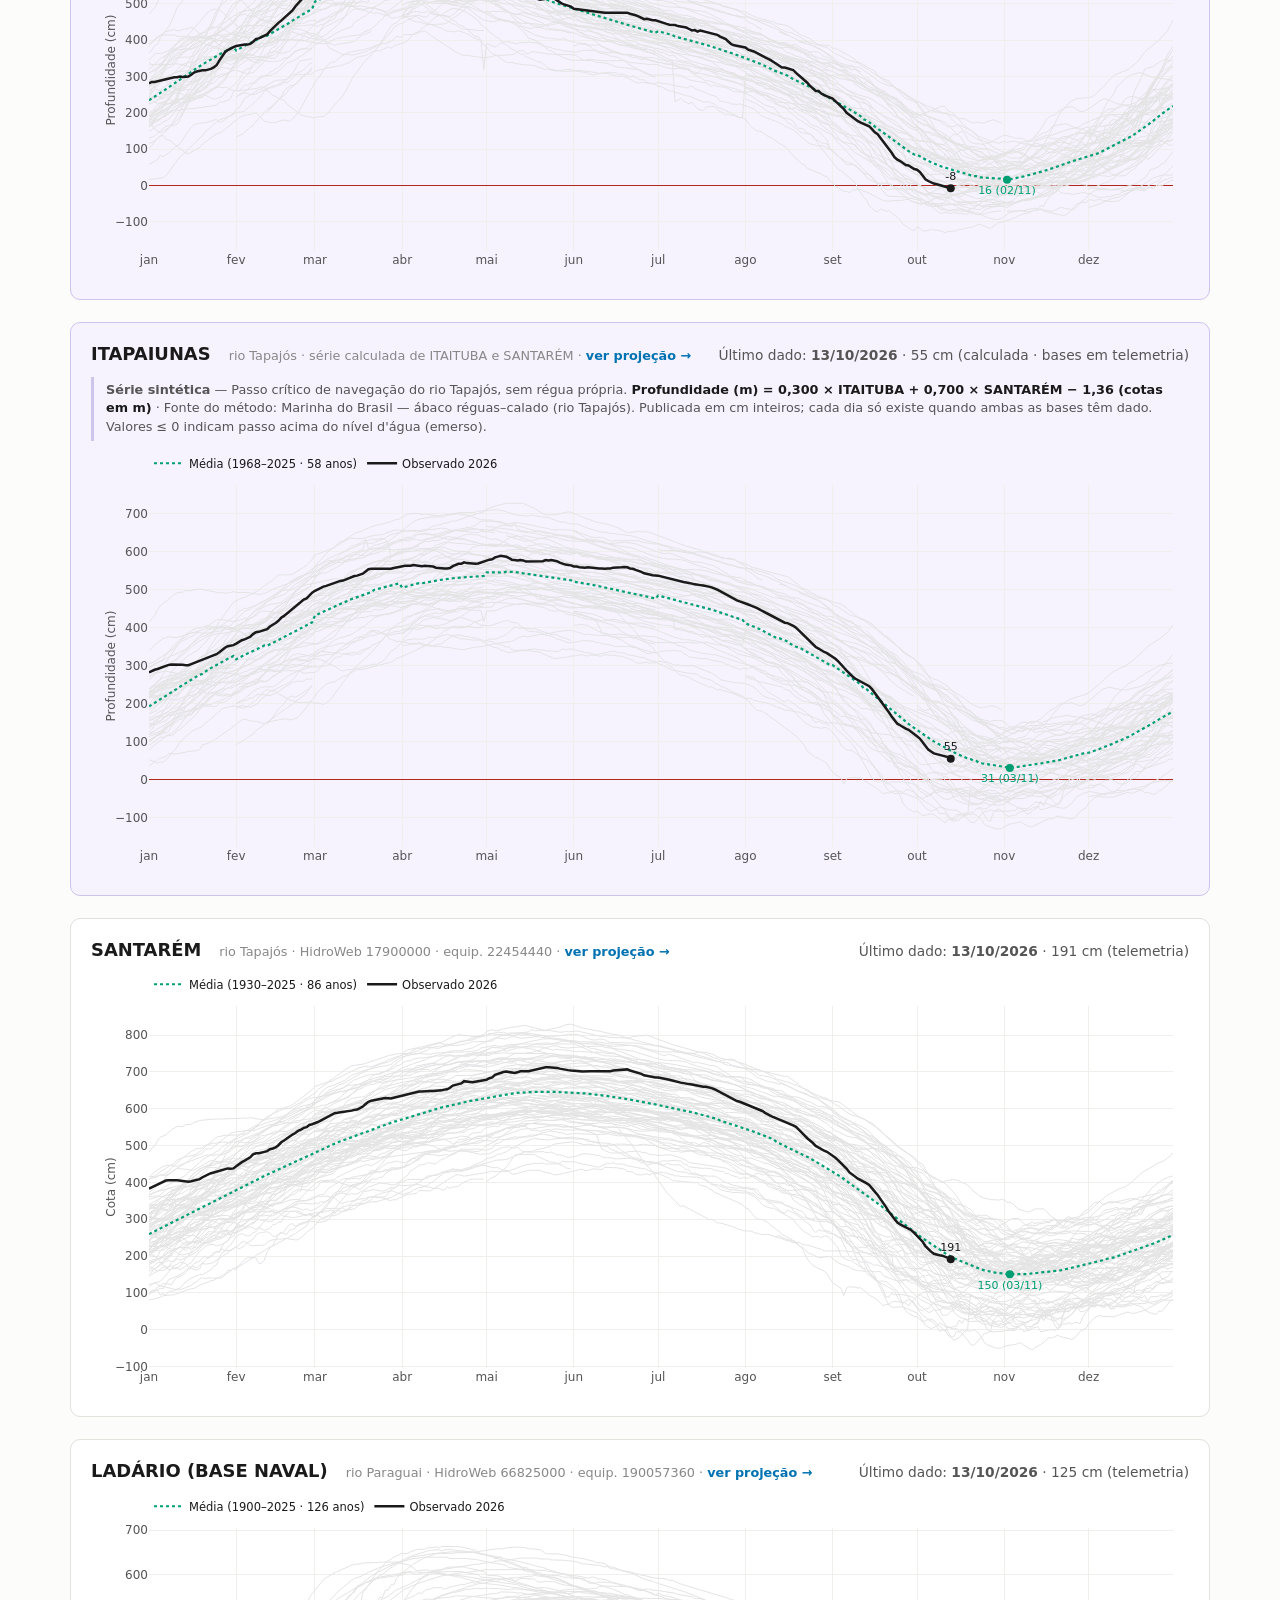
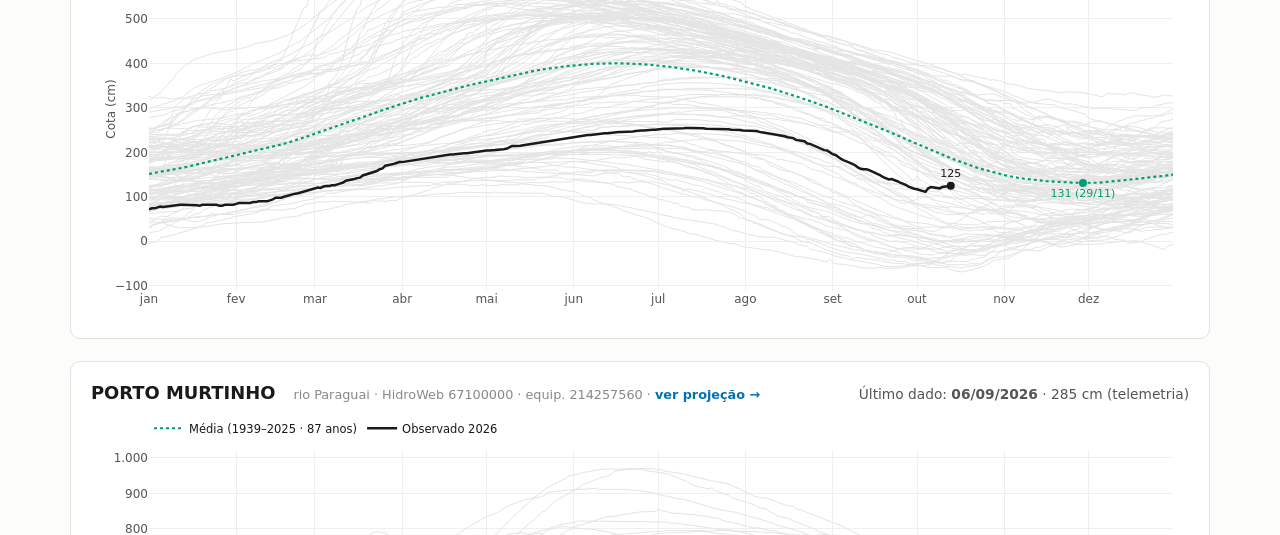
==== commit ef5b37da: "Porto Murtinho: régua da Marinha (CHN-6) como fallback da série integrada A telemetria da ANA (21425" ====
--- a/docs/historico.html
+++ b/docs/historico.html
@@ -34,7 +34,7 @@
     Os painéis de fundo lilás são séries sintéticas (profundidade disponível em passos críticos
     do Tapajós, sem régua), calculadas das cotas de Itaituba e Santarém pelas equações do ábaco
     réguas–calado da Marinha do Brasil — a fórmula consta em cada painel.
-    Fonte: data lake da ANA (banco HIDRO e telemetria).</p>
+    Fonte: data lake da ANA (banco HIDRO e telemetria); em PORTO MURTINHO, nos dias sem dado da ANA, régua da Marinha (CHN-6).</p>
   </footer>
 
   <script src="js/dados.js"></script>
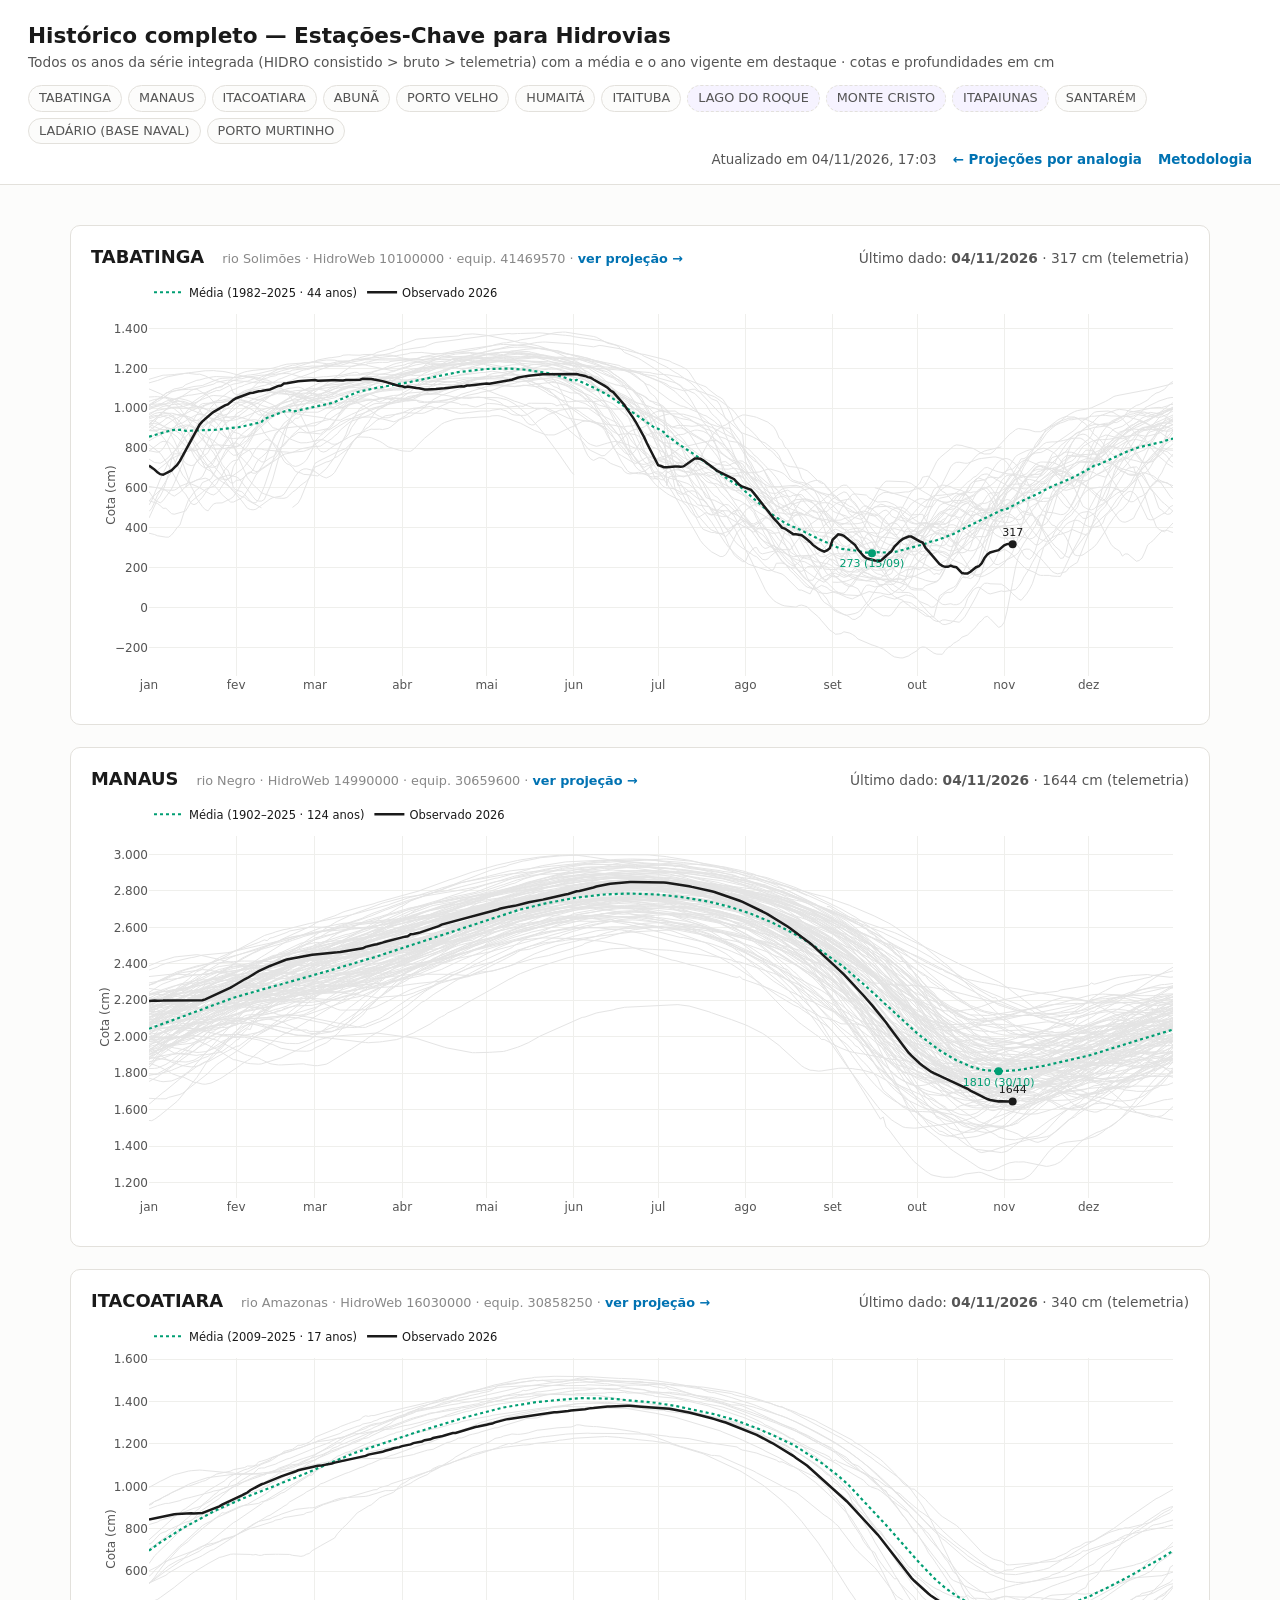
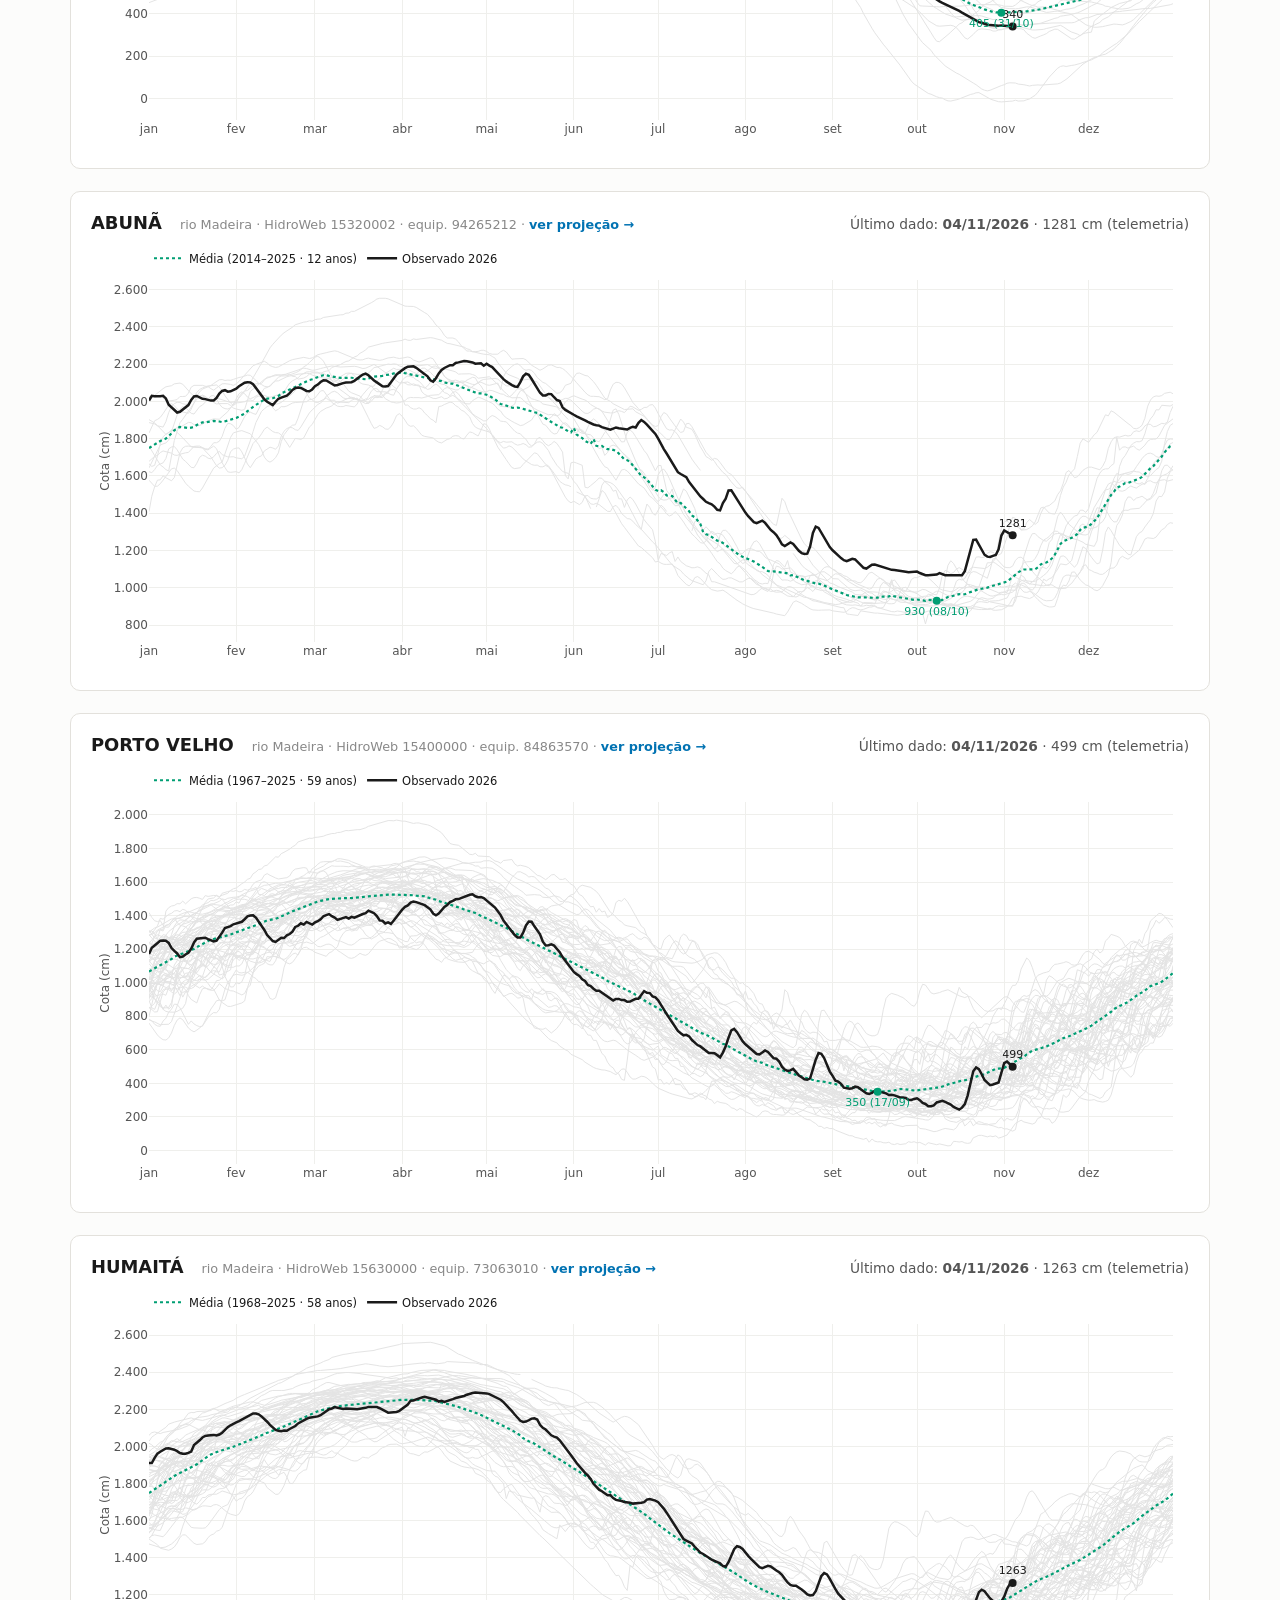
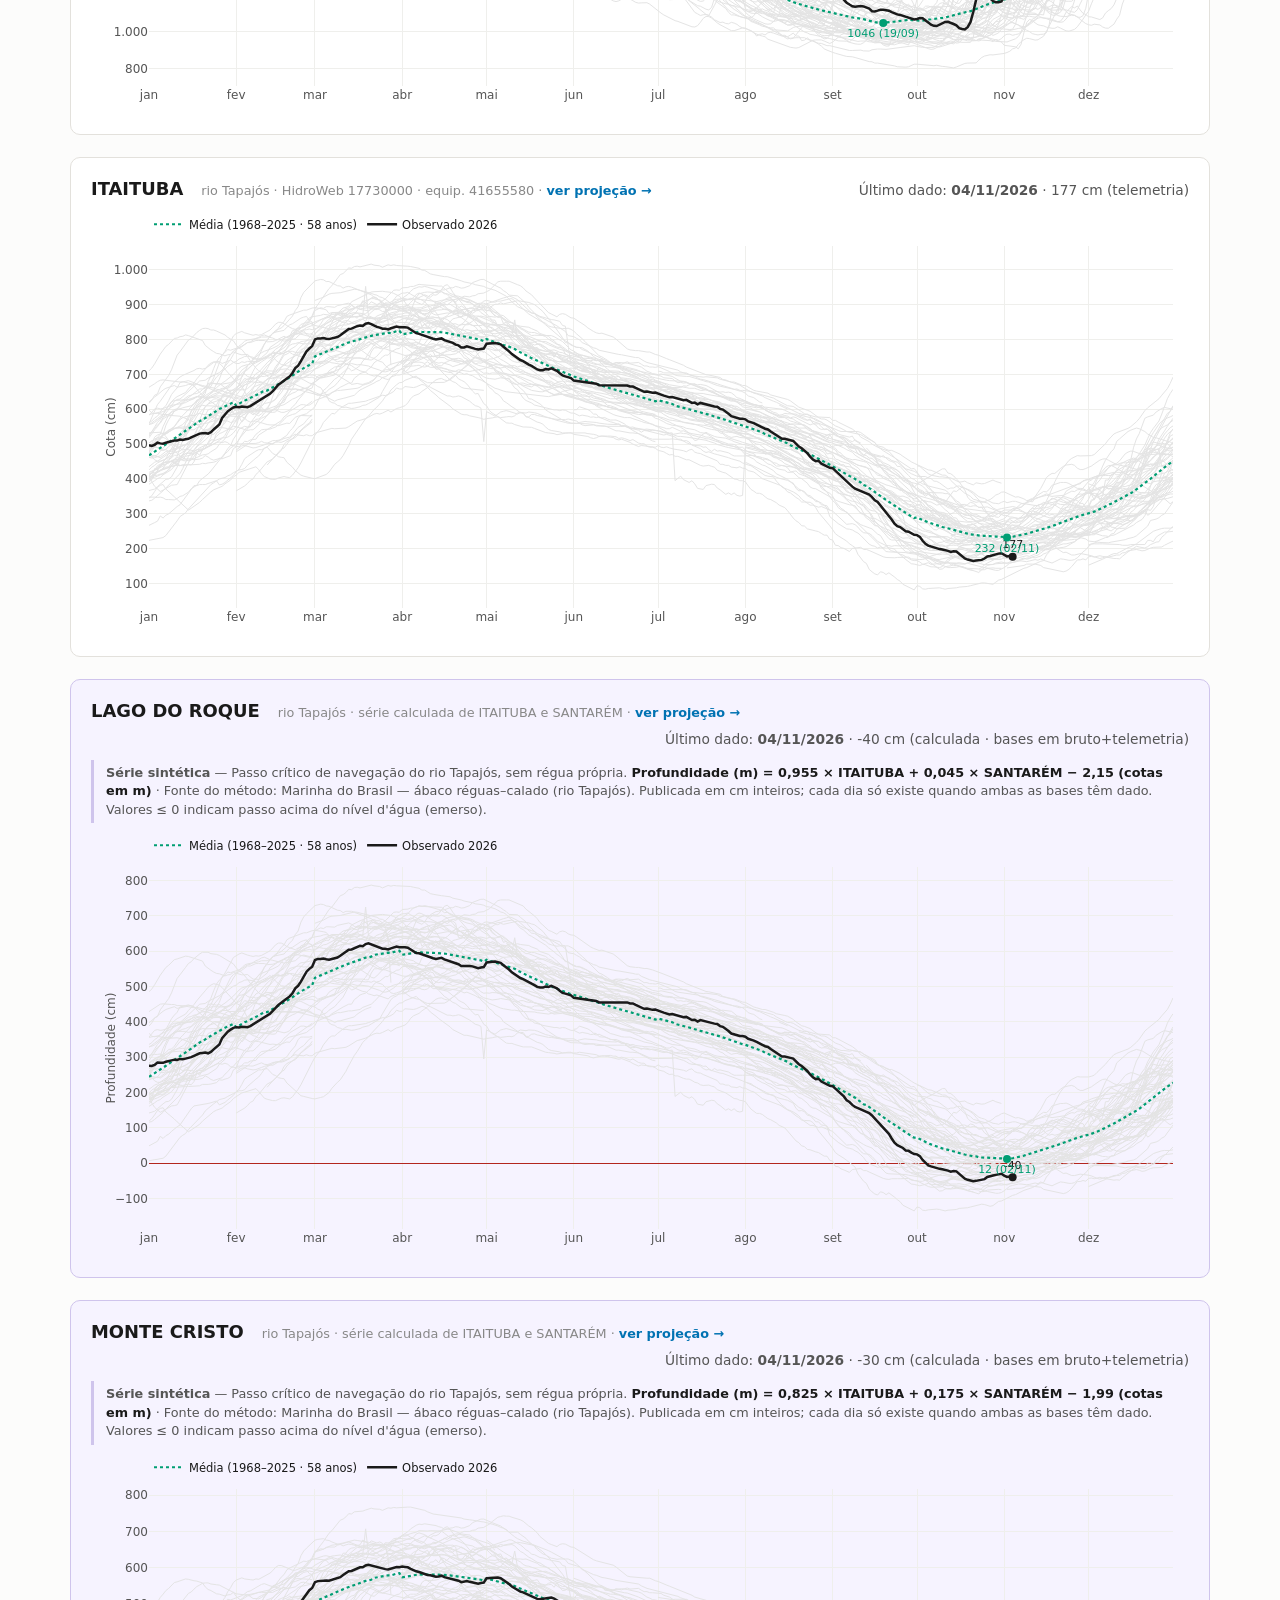
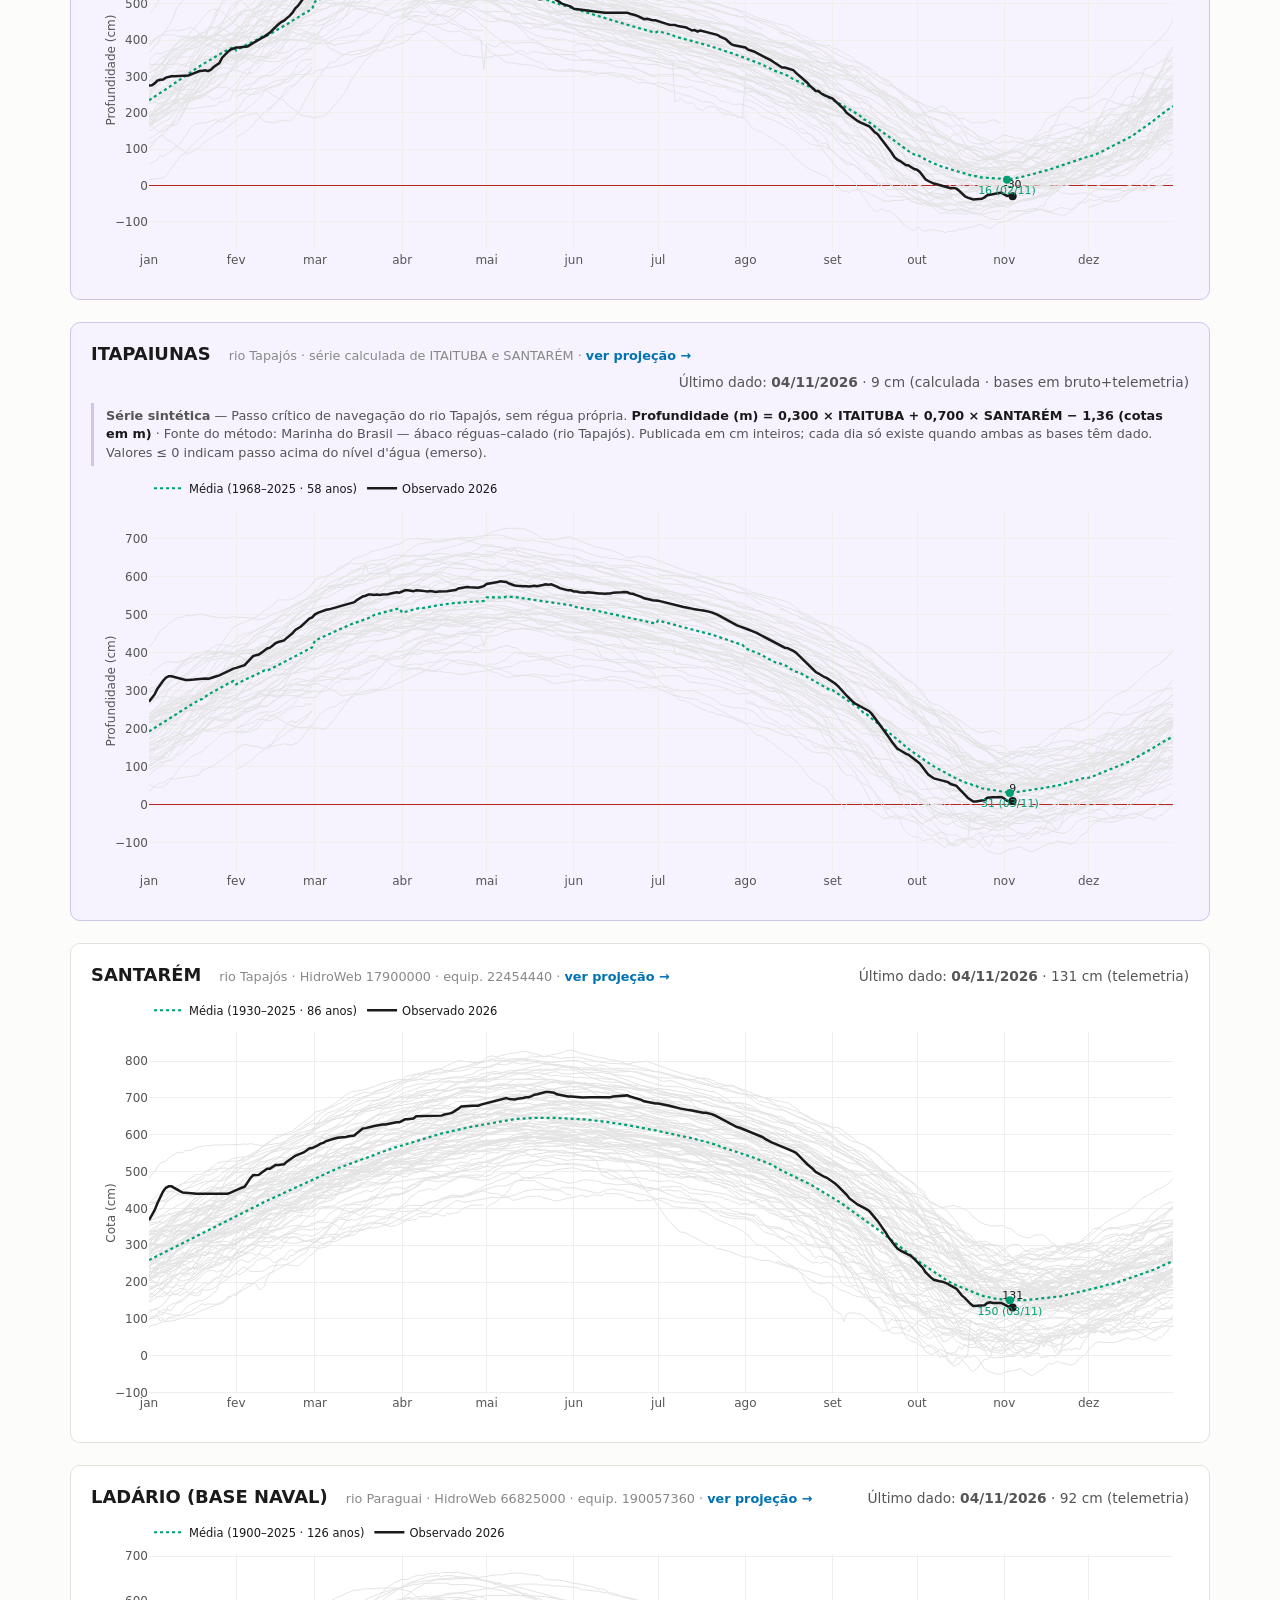
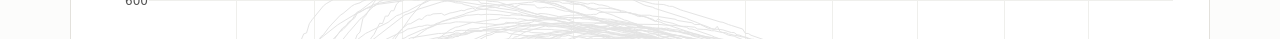
==== commit 7cc86971: "Curvas destacadas pelo regime dos análogos e página de metodologia - analogia.py/.js: mesma versão d" ====
--- a/docs/historico.html
+++ b/docs/historico.html
@@ -4,7 +4,7 @@
   <meta charset="utf-8">
   <meta name="viewport" content="width=device-width, initial-scale=1">
   <title>Histórico completo — Estações-Chave para Hidrovias</title>
-  <link rel="stylesheet" href="css/estilo.css">
+  <link rel="stylesheet" href="css/estilo.css?v=3">
   <script src="vendor/plotly.min.js"></script>
 </head>
 <body>
@@ -19,6 +19,7 @@
       <div class="topo-meta">
         <span id="carimbo">Carregando…</span>
         <a href="index.html" class="link-secundario">← Projeções por analogia</a>
+        <a href="metodologia.html" class="link-secundario">Metodologia</a>
       </div>
     </div>
   </header>
@@ -37,8 +38,8 @@
     Fonte: data lake da ANA (banco HIDRO e telemetria); em PORTO MURTINHO, nos dias sem dado da ANA, régua da Marinha (CHN-6).</p>
   </footer>
 
-  <script src="js/dados.js"></script>
-  <script src="js/analogia.js"></script>
-  <script src="js/pagina_historico.js"></script>
+  <script src="js/dados.js?v=2"></script>
+  <script src="js/analogia.js?v=2"></script>
+  <script src="js/pagina_historico.js?v=2"></script>
 </body>
 </html>
--- a/docs/css/estilo.css
+++ b/docs/css/estilo.css
@@ -185,6 +185,9 @@
 }
 .aviso:empty { display: none; }
 
+.regime { color: var(--tinta-2); font-size: 0.82rem; margin: 8px 2px 0; }
+.regime:empty { display: none; }
+
 .grafico { width: 100%; height: 440px; }
 
 .estacao-rodape { color: var(--tinta-3); font-size: 0.78rem; margin: 6px 2px 0; }
@@ -240,3 +243,17 @@
 .cor-maior { color: #D55E00; }
 .cor-menor { color: #0072B2; }
 .cor-media { color: #009E73; }
+
+/* página de metodologia */
+.metodologia { max-width: 920px; margin: 0 auto; padding: 8px 20px 40px; line-height: 1.6; font-size: 0.95rem; }
+.metodologia h2 { font-size: 1.15rem; margin: 30px 0 8px; padding-top: 14px; border-top: 1px solid var(--borda); }
+.metodologia h2:first-of-type { border-top: none; padding-top: 0; }
+.metodologia h3 { font-size: 1rem; margin: 18px 0 6px; }
+.metodologia ol, .metodologia ul { padding-left: 22px; }
+.metodologia li { margin-bottom: 6px; }
+.metodologia figure { margin: 16px 0 22px; }
+.metodologia figure img { width: 100%; height: auto; border: 1px solid var(--borda); border-radius: 8px; background: #fff; }
+.metodologia figcaption { color: var(--tinta-2); font-size: 0.85rem; margin-top: 6px; }
+.metodologia .indice { background: #f4f3ef; border: 1px solid var(--borda); border-radius: 8px; padding: 10px 16px; font-size: 0.9rem; }
+.metodologia .indice ol { margin: 4px 0; }
+.metodologia code { font-size: 0.88em; }
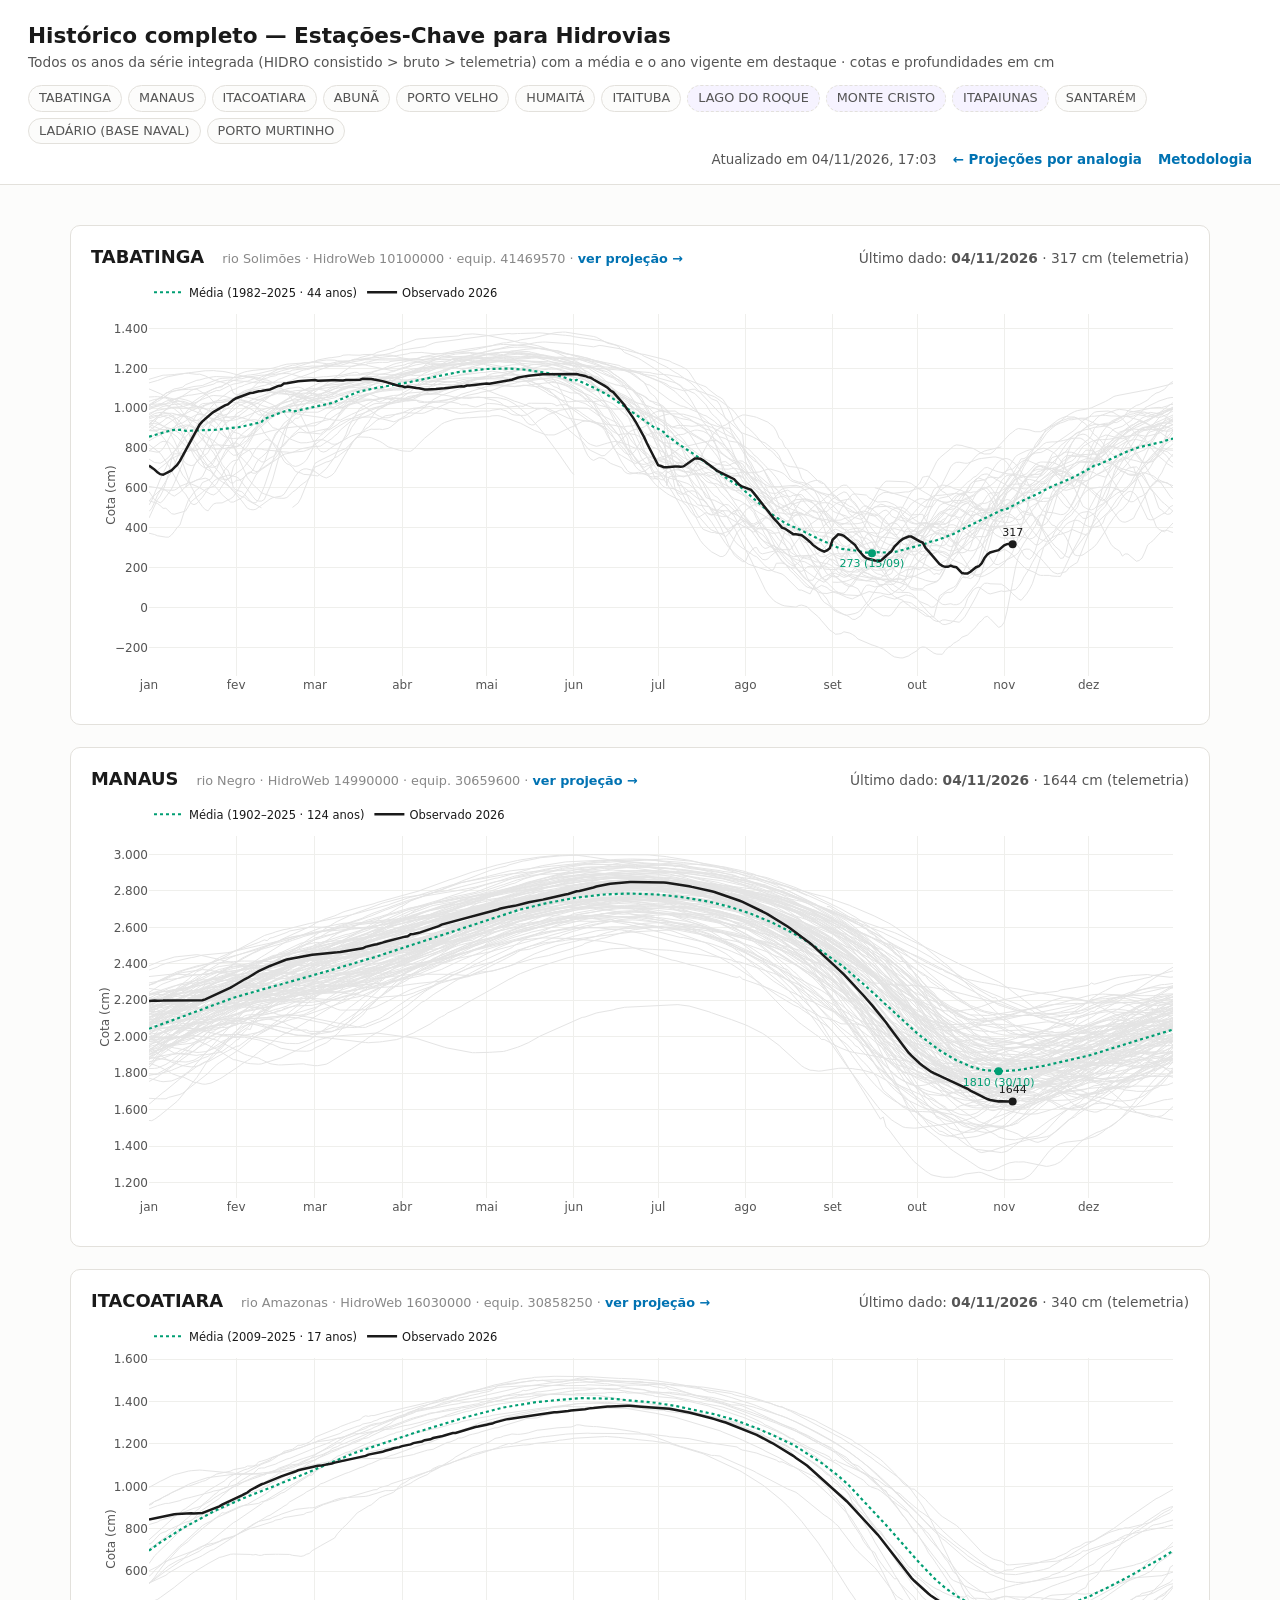
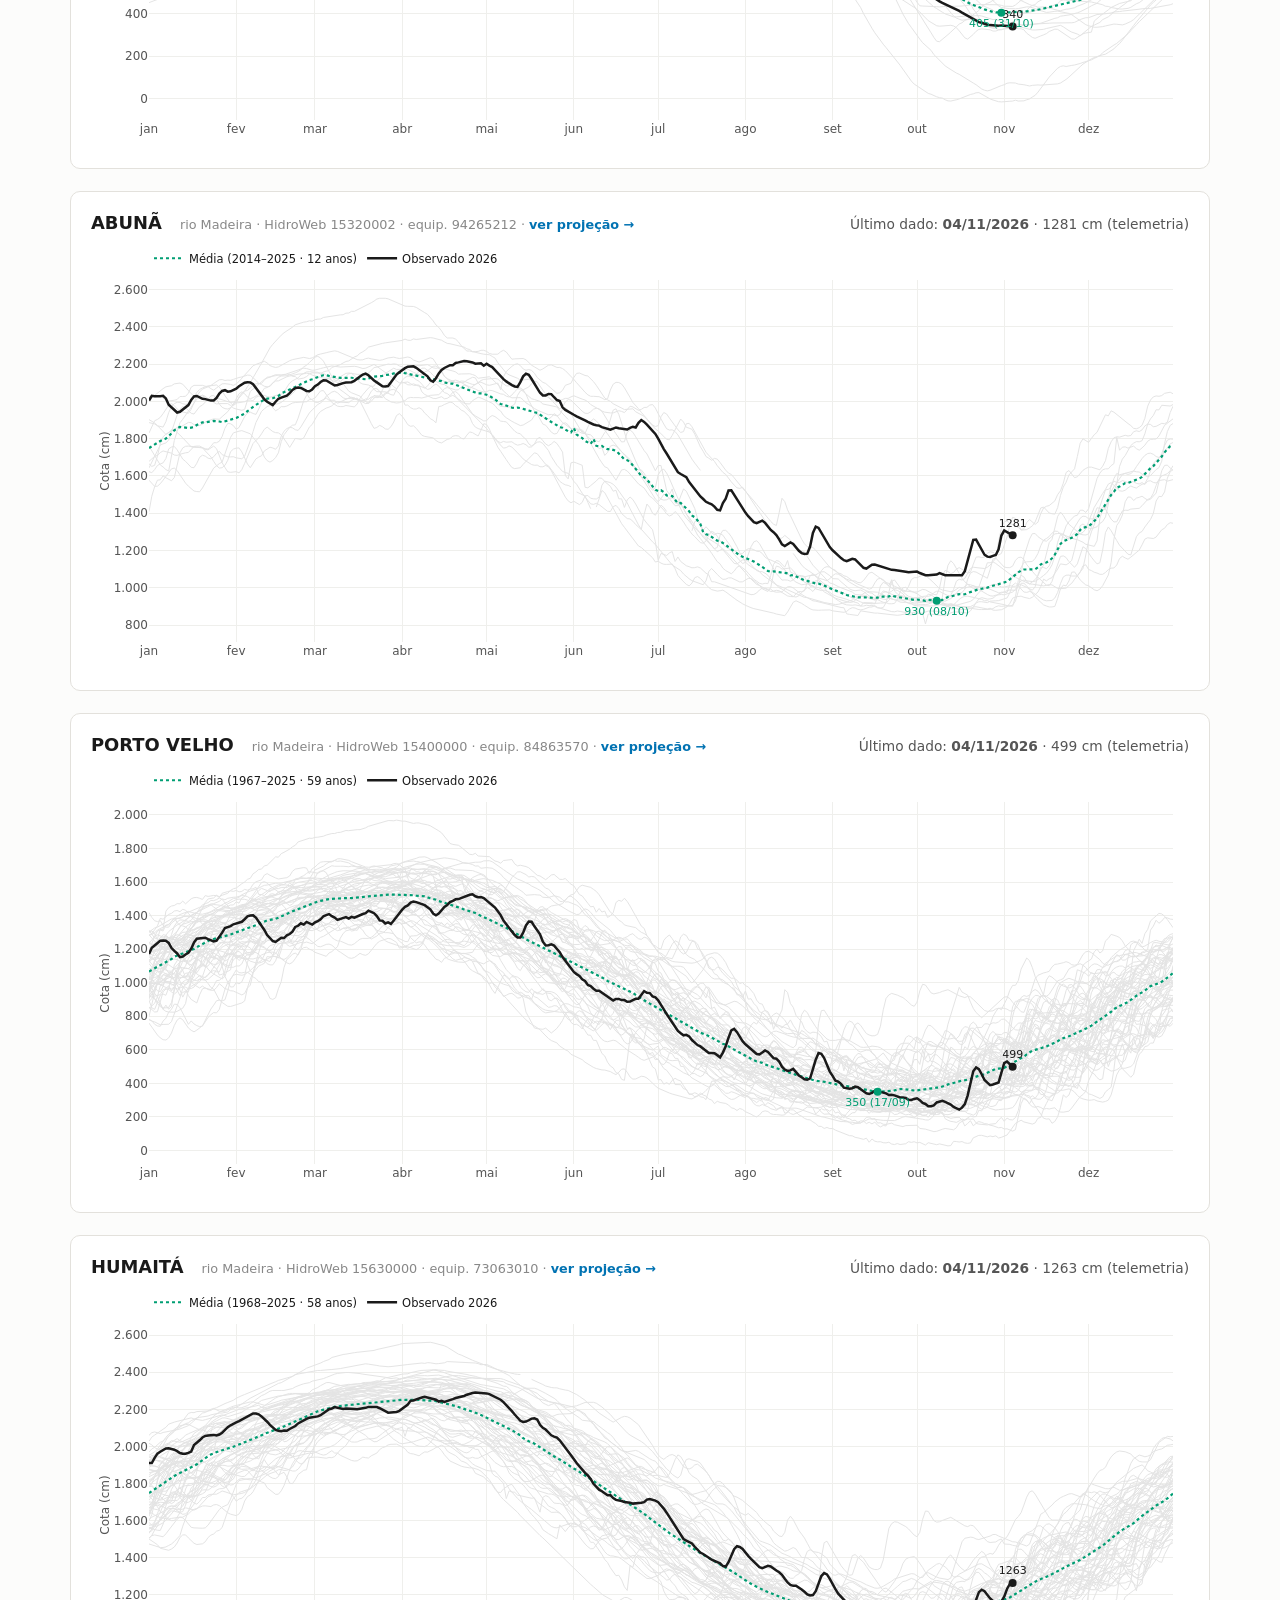
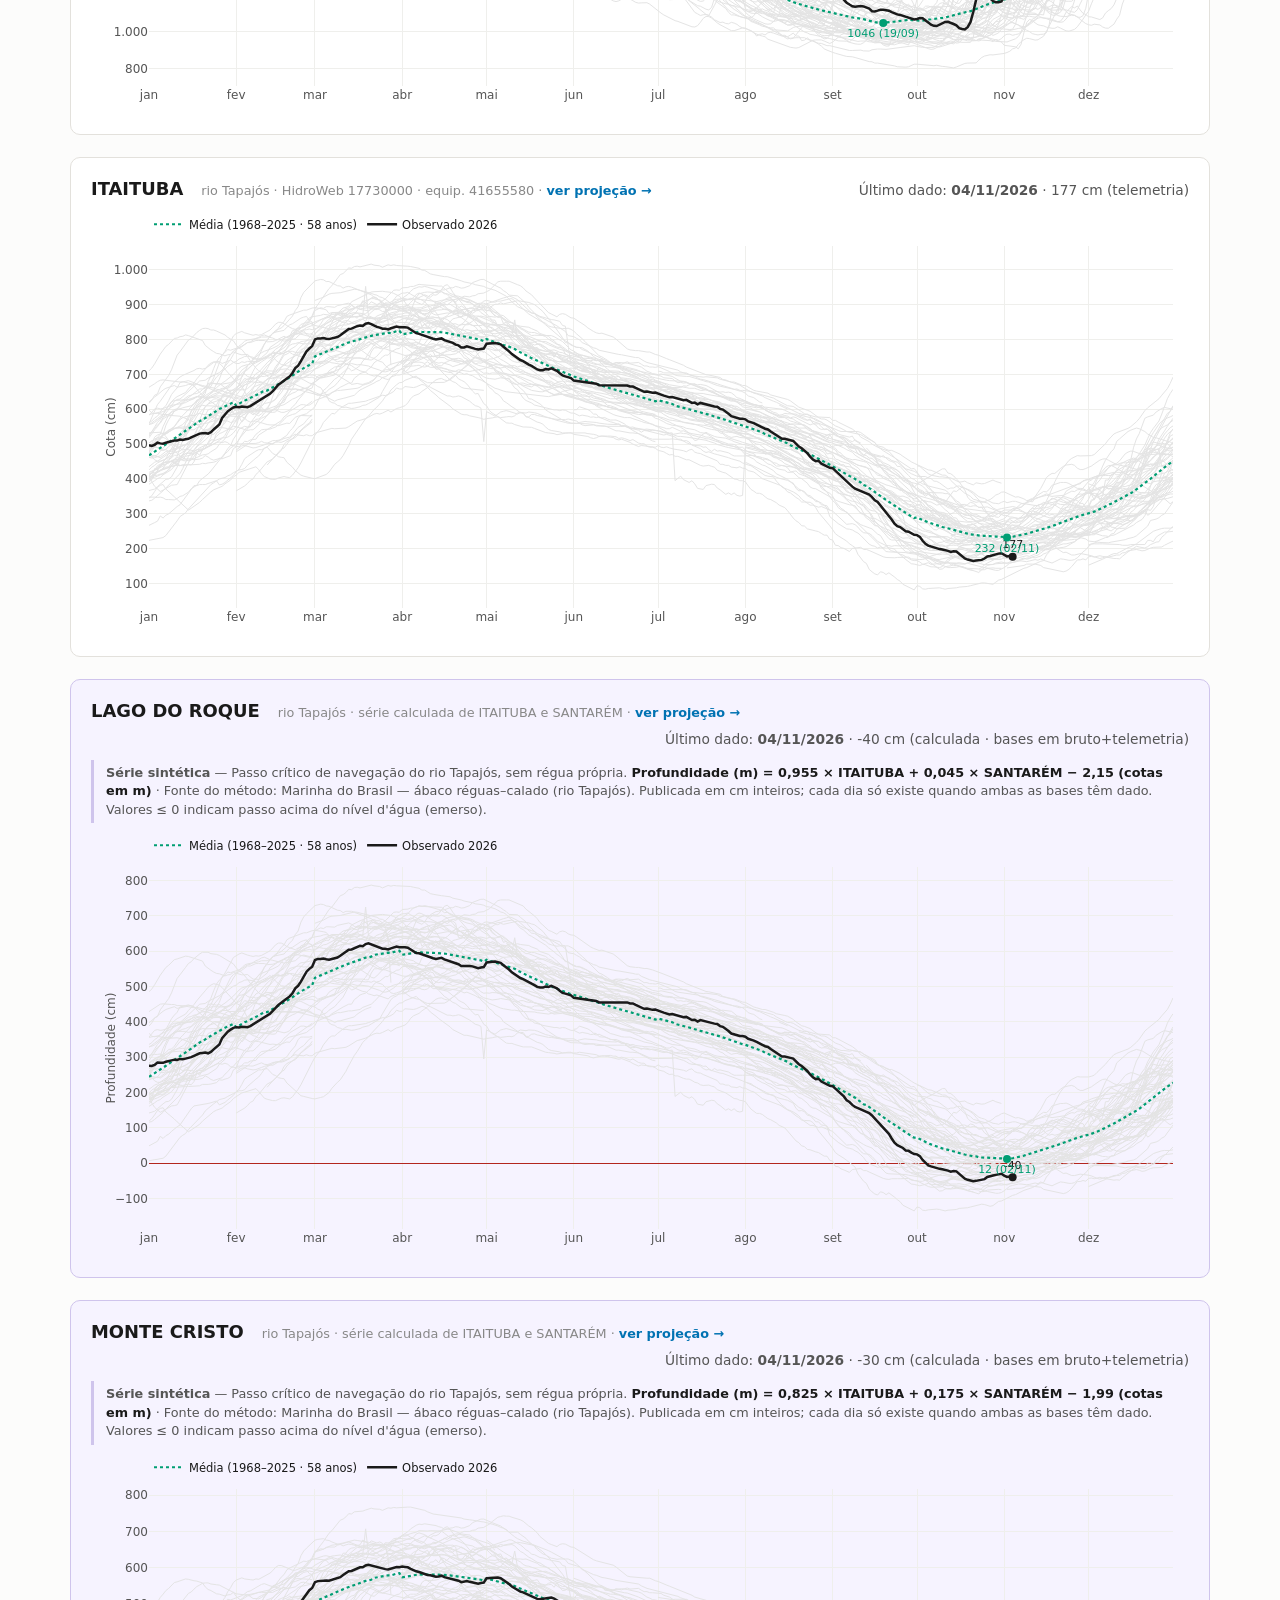
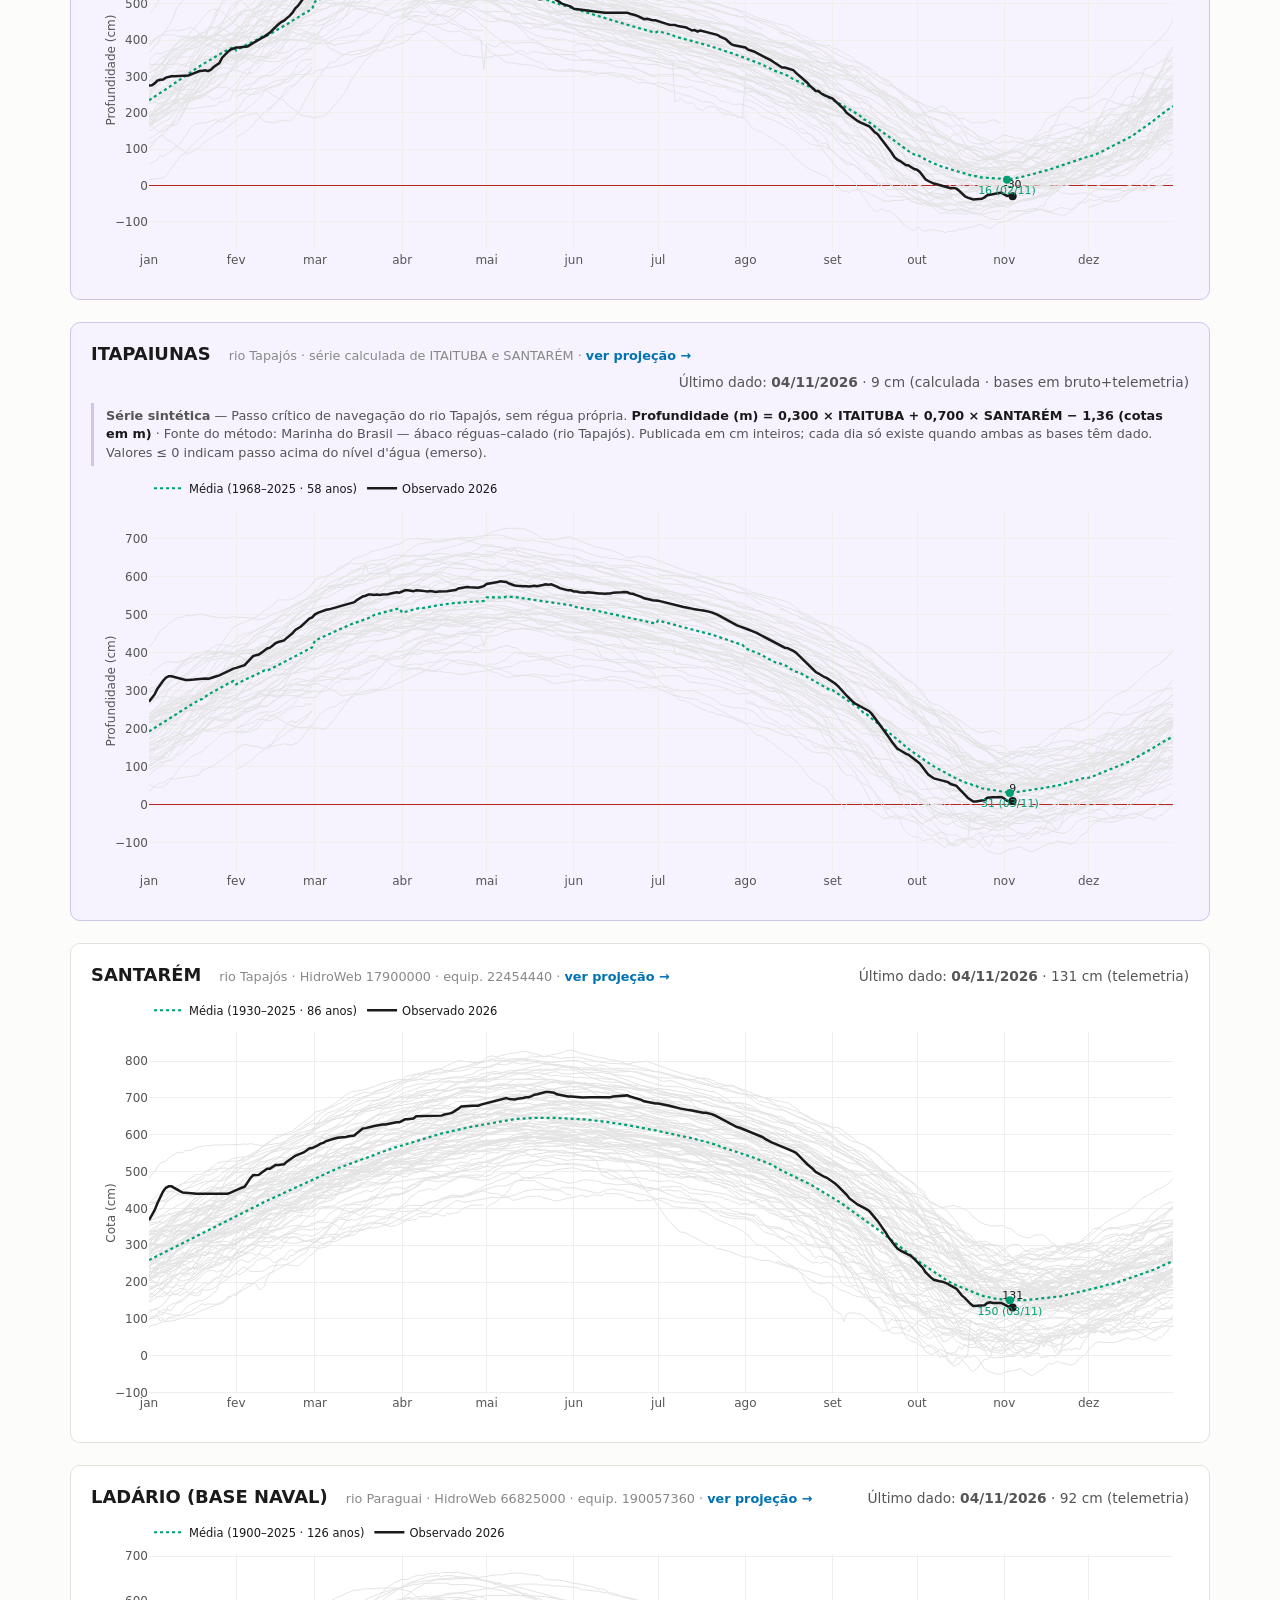
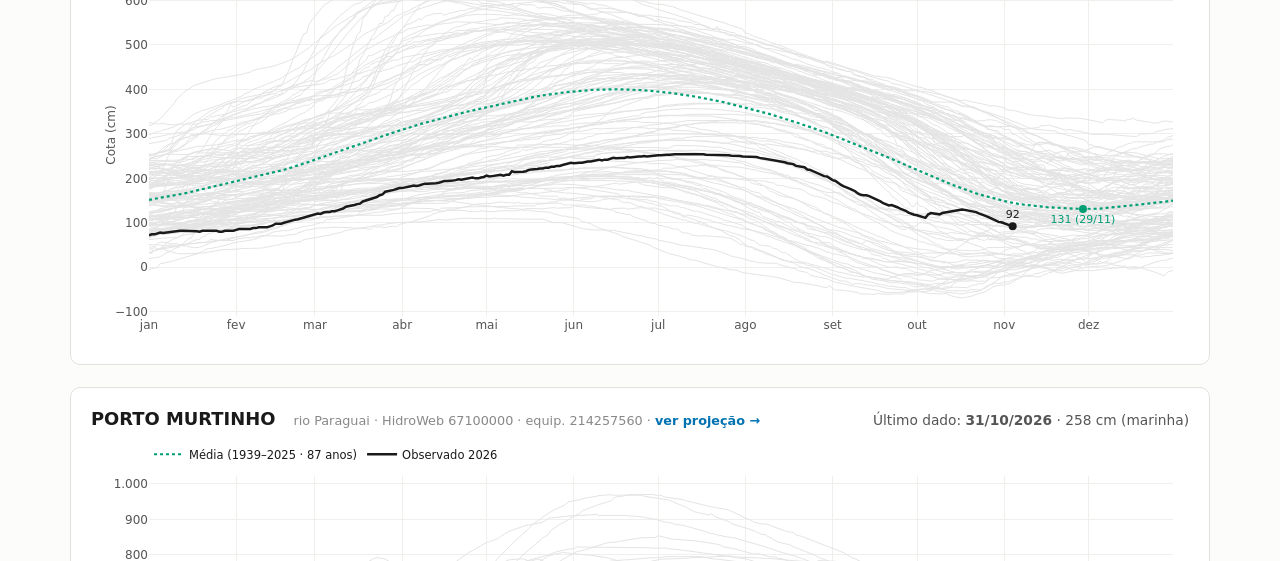
==== commit 0f9d5547: "Horizonte da projeção selecionável (1 a 12 meses) em cada painel - Painel: linha "Horizonte da proje" ====
--- a/docs/historico.html
+++ b/docs/historico.html
@@ -4,7 +4,7 @@
   <meta charset="utf-8">
   <meta name="viewport" content="width=device-width, initial-scale=1">
   <title>Histórico completo — Estações-Chave para Hidrovias</title>
-  <link rel="stylesheet" href="css/estilo.css?v=3">
+  <link rel="stylesheet" href="css/estilo.css?v=4">
   <script src="vendor/plotly.min.js"></script>
 </head>
 <body>
--- a/docs/css/estilo.css
+++ b/docs/css/estilo.css
@@ -147,6 +147,27 @@
   font: inherit;
   color: var(--tinta);
 }
+.controles-referencia select {
+  font: inherit;
+  padding: 2px 6px;
+  border: 1px solid var(--acento);
+  border-radius: 6px;
+  color: var(--tinta);
+  background: var(--cartao);
+}
+.controles-referencia .ctl-fim-horizonte { color: var(--tinta-3); }
+.controles-referencia .botao-padrao {
+  font: inherit;
+  font-size: 0.82rem;
+  padding: 2px 10px;
+  border: 1px solid var(--acento);
+  border-radius: 6px;
+  background: var(--cartao);
+  color: var(--acento);
+  cursor: pointer;
+}
+.controles-referencia .botao-padrao:hover:enabled { background: var(--acento); color: #fff; }
+.controles-referencia .botao-padrao:disabled { border-color: var(--borda); color: var(--tinta-3); cursor: default; }
 .controles-referencia input.ctl-pc1 { border-color: var(--ponto-controle-1); color: var(--ponto-controle-1); }
 .controles-referencia input.ctl-pc2 { border-color: var(--ponto-controle-2); color: var(--ponto-controle-2); }
 .controles-referencia input.ctl-pc1::placeholder,
